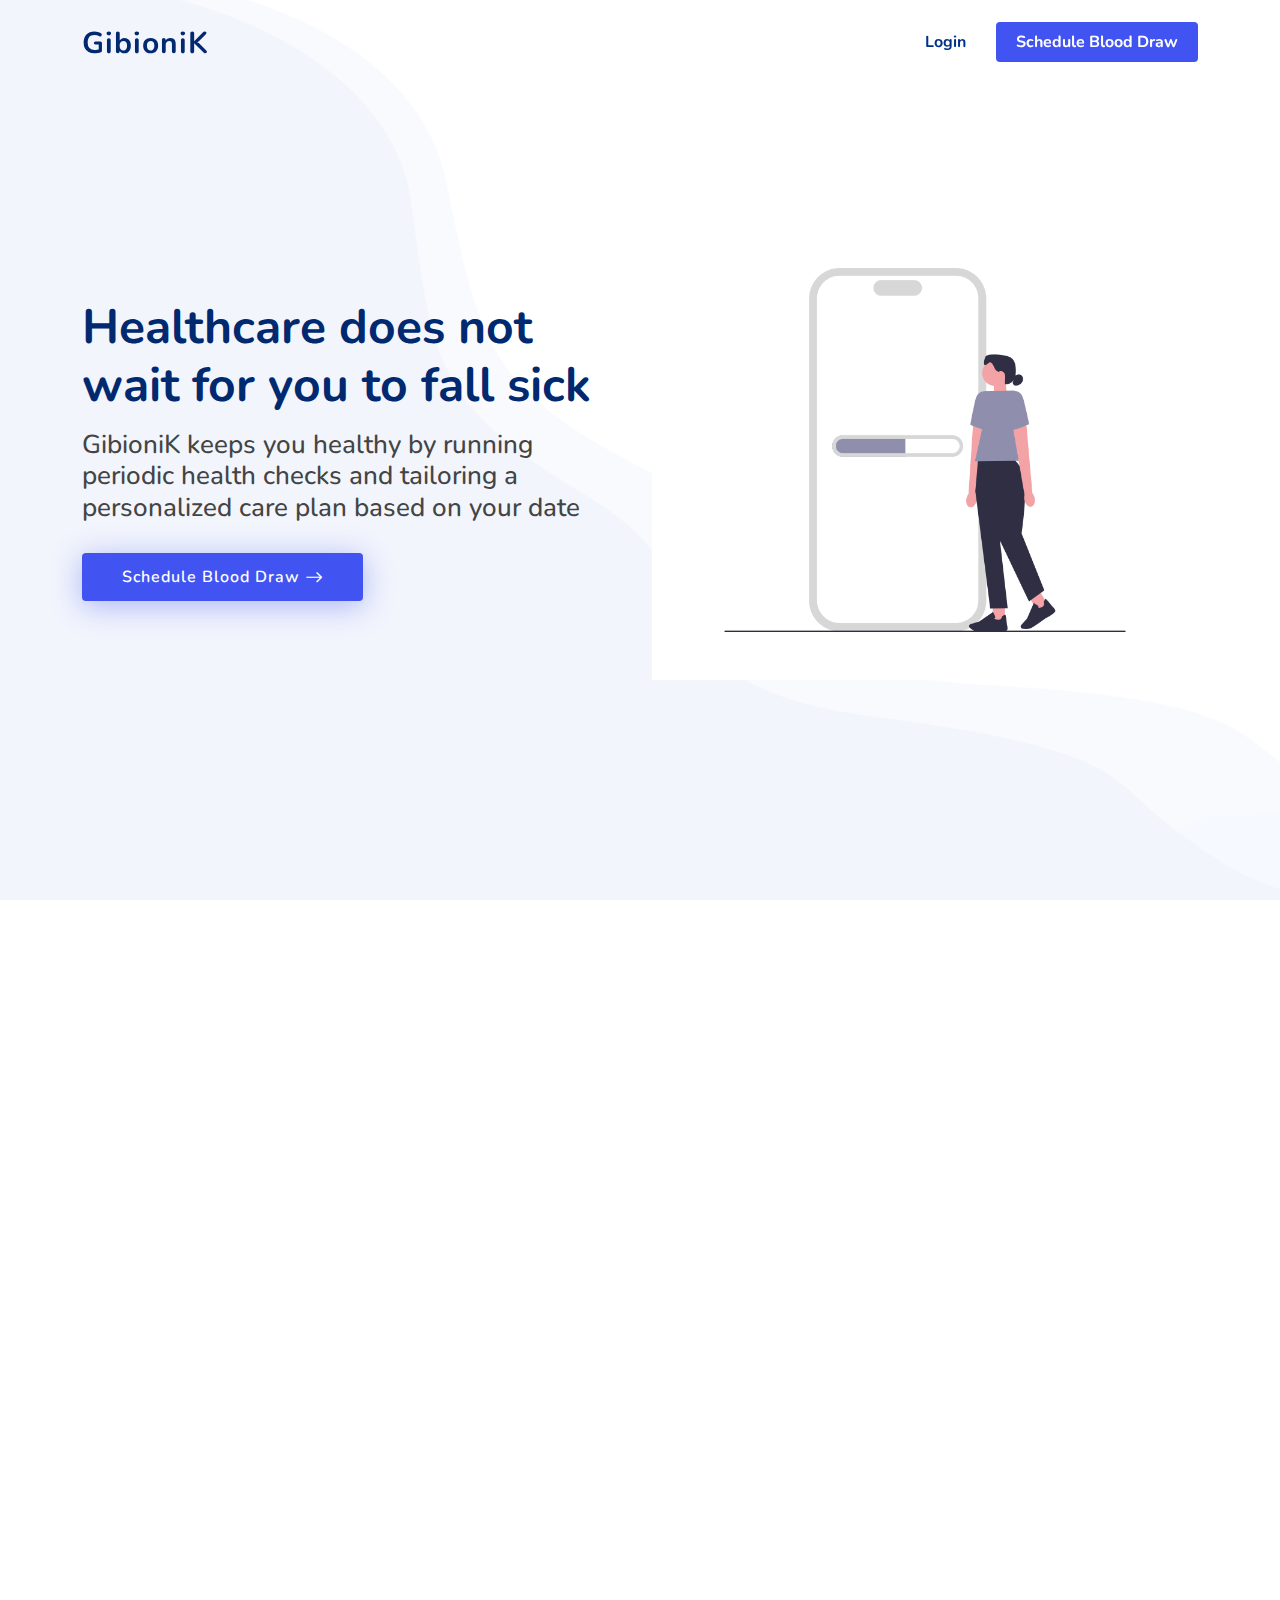
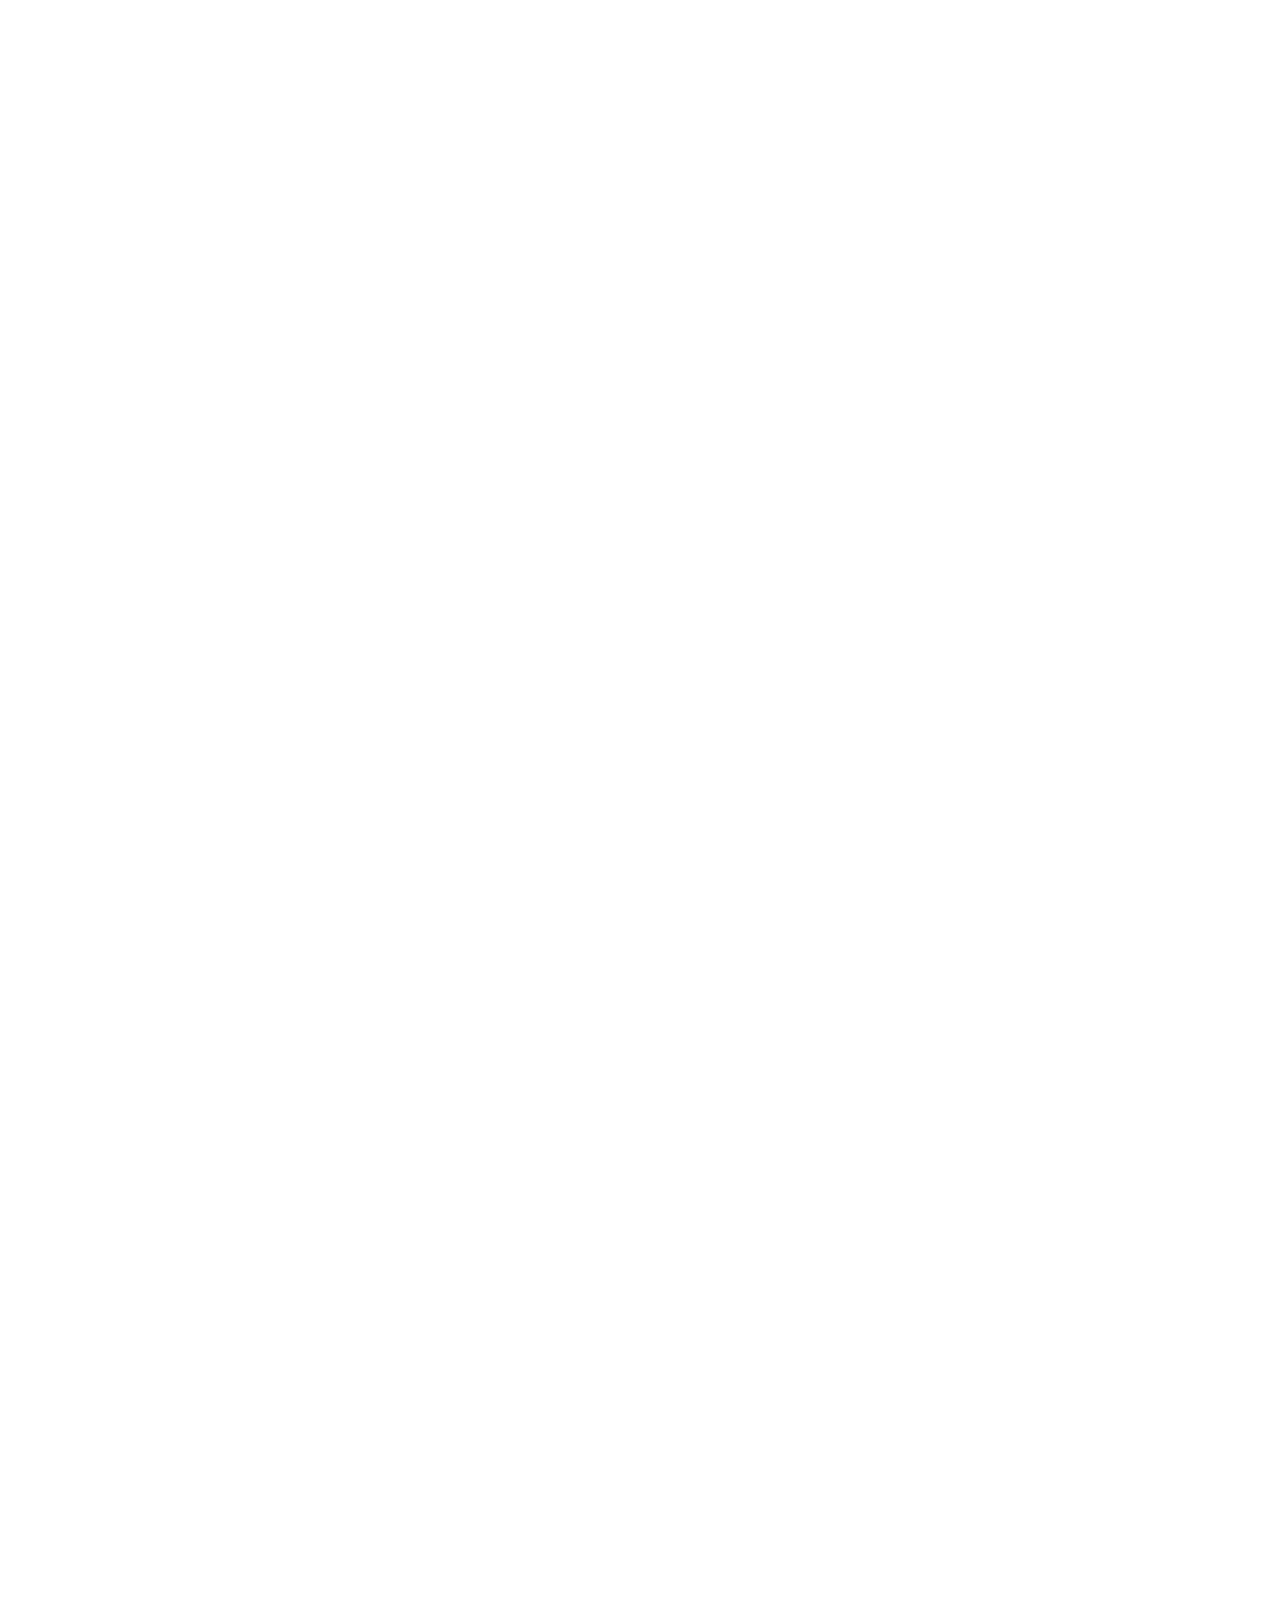
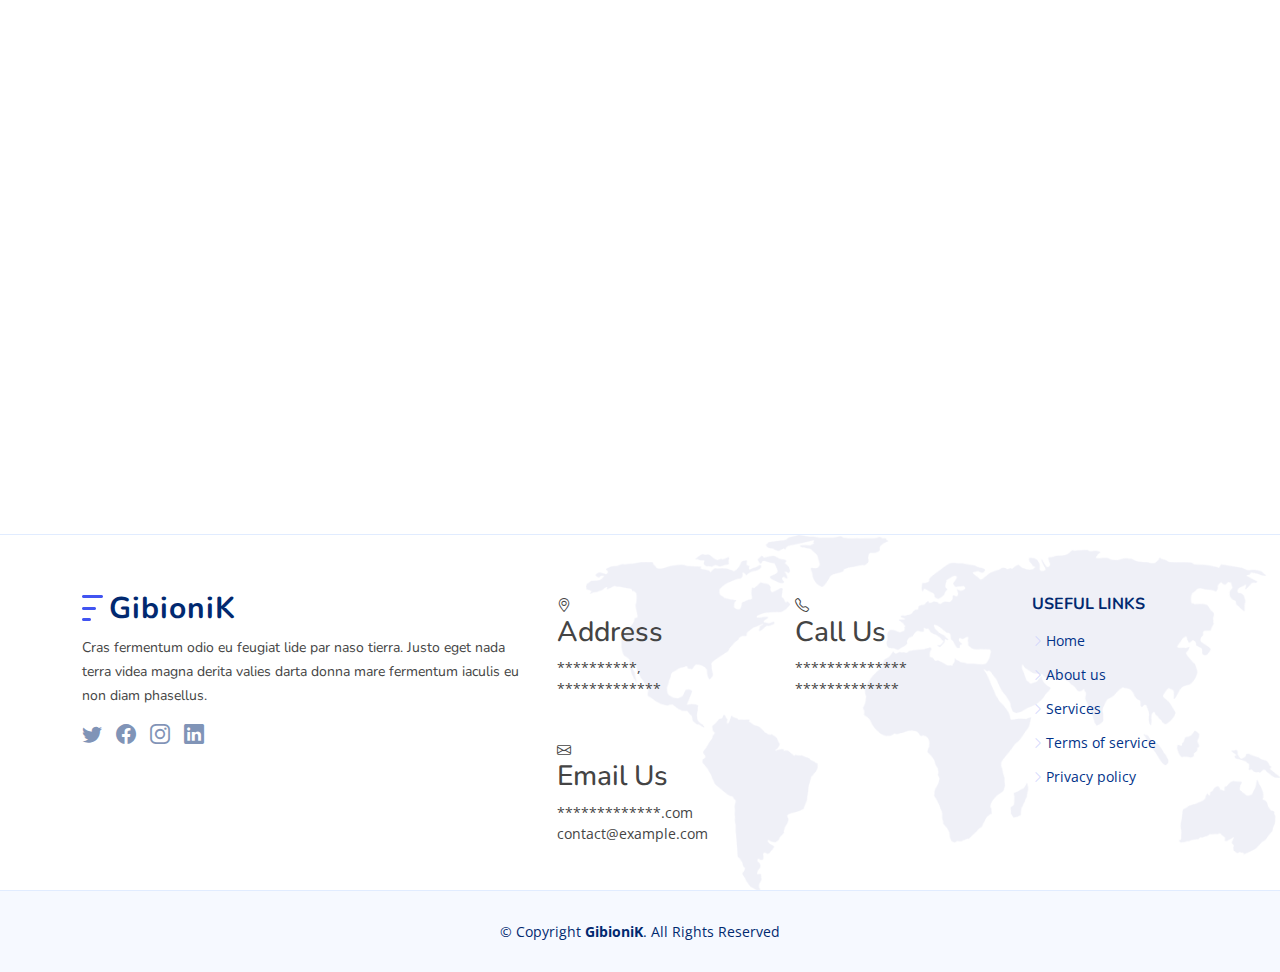
==== index.html @ fc85e78b "push" ====
<!DOCTYPE html>
<html lang="en">
  <head>
    <meta charset="utf-8" />
    <meta content="width=device-width, initial-scale=1.0" name="viewport" />

    <title>GibioniK</title>
    <meta content="" name="description" />
    <meta content="" name="keywords" />

    <!-- Favicons -->
    <link href="assets/img/apple-touch-icon.png" rel="apple-touch-icon" />

    <!-- Google Fonts -->
    <link
      href="https://fonts.googleapis.com/css?family=Open+Sans:300,300i,400,400i,600,600i,700,700i|Nunito:300,300i,400,400i,600,600i,700,700i|Poppins:300,300i,400,400i,500,500i,600,600i,700,700i"
      rel="stylesheet"
    />

    <!-- Vendor CSS Files -->
    <link href="assets/vendor/aos/aos.css" rel="stylesheet" />
    <link
      href="assets/vendor/bootstrap/css/bootstrap.min.css"
      rel="stylesheet"
    />
    <link
      href="assets/vendor/bootstrap-icons/bootstrap-icons.css"
      rel="stylesheet"
    />
    <link
      href="assets/vendor/glightbox/css/glightbox.min.css"
      rel="stylesheet"
    />
    <link href="assets/vendor/remixicon/remixicon.css" rel="stylesheet" />
    <link href="assets/vendor/swiper/swiper-bundle.min.css" rel="stylesheet" />

    <!-- Template Main CSS File -->
    <link href="assets/css/style.css" rel="stylesheet" />
  </head>

  <body>
    <!-- ======= Header ======= -->
    <header id="header" class="header fixed-top">
      <div
        class="container-fluid container-xl d-flex align-items-center justify-content-between"
      >
        <a href="index.html" class="logo d-flex align-items-center">
          <span>GibioniK</span>
        </a>

        <nav id="navbar" class="navbar">
          <ul>
            <!-- <li><a class="nav-link scrollto active" href="#hero">Home</a></li>
          <li><a class="nav-link scrollto" href="#about">About</a></li>
          <li><a class="nav-link scrollto" href="#services">Services</a></li>
          <li><a class="nav-link scrollto" href="#portfolio">Portfolio</a></li>
          <li><a class="nav-link scrollto" href="#team">Team</a></li>
          <li><a href="blog.html">Blog</a></li> -->

            <li><a class="nav-link scrollto" href="login.html">Login</a></li>
            <li>
              <a class="getstarted scrollto" href="bloodschedule.html"
                >Schedule Blood Draw</a
              >
            </li>
          </ul>
          <i class="bi bi-list mobile-nav-toggle"></i>
        </nav>
        <!-- .navbar -->
      </div>
    </header>
    <!-- End Header -->

    <!-- ======= Hero Section ======= -->
    <section id="hero" class="hero d-flex align-items-center">
      <div class="container">
        <div class="row">
          <div class="col-lg-6 d-flex flex-column justify-content-center">
            <h1 data-aos="fade-up">
              Healthcare does not wait for you to fall sick
            </h1>
            <h2 data-aos="fade-up" data-aos-delay="400">
              GibioniK keeps you healthy by running periodic health checks and
              tailoring a personalized care plan based on your date
            </h2>
            <div data-aos="fade-up" data-aos-delay="600">
              <div class="text-center text-lg-start">
                <a
                  href="bloodschedule.html"
                  class="btn-get-started scrollto d-inline-flex align-items-center justify-content-center align-self-center"
                >
                  <span>Schedule Blood Draw</span>
                  <i class="bi bi-arrow-right"></i>
                </a>
              </div>
            </div>
          </div>
          <div
            class="col-lg-6 hero-img"
            data-aos="zoom-out"
            data-aos-delay="200"
          >
            <!-- <img src="assets/img/test.svg" class="img-fluid" alt=""> -->
            <img src="assets/img/phone.png" class="img-fluid" alt="" />
          </div>
        </div>
      </div>
    </section>
    <!-- End Hero -->

    <main id="main">
      <!-- ======= Values Section ======= -->
      <section id="values" class="values">
        <div class="container" data-aos="fade-up">
          <header class="section-header">
            <h2>How we Work</h2>
            <p>Odit est perspiciatis laborum et dicta</p>
          </header>

          <div class="row">
            <div class="col-lg-4" data-aos="fade-up" data-aos-delay="200">
              <div class="box">
                <img src="assets/img/5.jpg" class="img-fluid" alt="" />
                <h3>Schedule Blood Draw</h3>
                <p>
                  Our staff will collect your simple at the confort of your
                  home/office
                </p>
              </div>
            </div>

            <div
              class="col-lg-4 mt-4 mt-lg-0"
              data-aos="fade-up"
              data-aos-delay="400"
            >
              <div class="box">
                <img src="assets/img/2.jpg" class="img-fluid" alt="" />
                <h3>Personalized Core PLan</h3>
                <p>We generate a plan to keep your healthy</p>
              </div>
            </div>

            <div
              class="col-lg-4 mt-4 mt-lg-0"
              data-aos="fade-up"
              data-aos-delay="600"
            >
              <div class="box">
                <img
                  src="https://plus.unsplash.com/premium_photo-1663040621105-7d40069c8049?q=80&w=1470&auto=format&fit=crop&ixlib=rb-4.0.3&ixid=M3wxMjA3fDB8MHxwaG90by1wYWdlfHx8fGVufDB8fHx8fA%3D%3D"
                  class="img-fluid"
                  alt=""
                />
                <h3>Weekly Doctor chech in</h3>
                <p>Our doctors become your account partner as you live life</p>
              </div>
            </div>
          </div>
        </div>
      </section>
      <!-- End Values Section -->

      <!-- ======= Counts Section ======= -->
      <section id="counts" class="counts">
        <div class="container" data-aos="fade-up">
          <div class="row gy-4">
            <div class="col-lg-4 col-md-6">
              <div class="count-box">
                <div>
                  <span
                    data-purecounter-start="0"
                    data-purecounter-end="90"
                    data-purecounter-duration="1.5"
                    class="counter-percent purecounter"
                  ></span>
                  <p>Discovered hidder health issues on their first test</p>
                </div>
              </div>
            </div>

            <div class="col-lg-4 col-md-6">
              <div class="count-box">
                <div>
                  <span
                    data-purecounter-start="0"
                    data-purecounter-end="95"
                    data-purecounter-duration="1.5"
                    class="purecounter counter-percent"
                  ></span>
                  <p>Improve health score after following recommendation</p>
                </div>
              </div>
            </div>

            <div class="col-lg-4 col-md-6">
              <div class="count-box">
                <div>
                  <span
                    data-purecounter-start="0"
                    data-purecounter-end="75"
                    data-purecounter-duration="1.5"
                    class="purecounter"
                  ></span>
                  <p>Biomarkers included in GibioniK panel</p>
                </div>
              </div>
            </div>
          </div>
        </div>
      </section>
      <!-- End Counts Section -->

      <!-- ======= Pricing Section ======= -->
      <section id="pricing" class="pricing">
        <div class="container" data-aos="fade-up">
          <header class="section-header">
            <h2>Pricing</h2>
            <p>Check our Pricing</p>
          </header>

          <div class="row gy-4 justify-content-center" data-aos="fade-left">
            <div
              class="col-lg-4 col-md-6"
              data-aos="zoom-in"
              data-aos-delay="100"
            >
              <div class="box">
                <h3 style="color: #07d5c0">Adwared Blood Testing</h3>
                <div class="price">
                  <sup>XAF</sup>150,000<span> / test</span>
                </div>

                <img
                  src="assets/img/pricing-free.png"
                  class="img-fluid"
                  alt=""
                />
                <!-- <ul>
                <li>Aida dere</li>
                <li>Nec feugiat nisl</li>
                <li>Nulla at volutpat dola</li>
                <li class="na">Pharetra massa</li>
                <li class="na">Massa ultricies mi</li>
              </ul> -->
                <p>
                  At home blood testing assessing yuor current health issues ,
                  75+ Biomarkers included
                </p>
                <a href="#" class="btn-buy">Schedule Blood Draw</a> <br />
                <!-- <a href="#" class="btn-buy">Schedule Blood Draw</a> -->
                <button class="btn mt-3">Learn more</button>
              </div>
            </div>

            <div
              class="col-lg-4 col-md-6"
              data-aos="zoom-in"
              data-aos-delay="200"
            >
              <div class="box">
                <span class="featured">Featured</span>
                <h3 style="color: #65c600">Longevity program</h3>
                <div class="price">
                  <sup>XAF</sup>50,000<span> / test</span>
                </div>

                <img
                  src="assets/img/pricing-starter.png"
                  class="img-fluid"
                  alt=""
                />
                <!-- <ul>
                <li>Aida dere</li>
                <li>Nec feugiat nisl</li>
                <li>Nulla at volutpat dola</li>
                <li>Pharetra massa</li>
                <li class="na">Massa ultricies mi</li>
              </ul> -->
                <p>
                  A dedicated program to keep you healthy. Unlimited advanced
                  blood testing and prescription
                </p>
                <a href="#" class="btn-buy">Join wait list</a> <br />

                <button class="btn mt-3">Learn more</button>
              </div>
            </div>
          </div>
        </div>
      </section>
      <!-- End Pricing Section -->

      <!-- ======= F.A.Q Section ======= -->
      <section id="faq" class="faq">
        <div class="container" data-aos="fade-up">
          <header class="section-header">
            <h2>F.A.Q</h2>
            <p>Frequently Asked Questions</p>
          </header>

          <div class="row">
            <div class="col-lg-6">
              <!-- F.A.Q List 1-->
              <div class="accordion accordion-flush" id="faqlist1">
                <div class="accordion-item">
                  <h2 class="accordion-header">
                    <button
                      class="accordion-button collapsed"
                      type="button"
                      data-bs-toggle="collapse"
                      data-bs-target="#faq-content-1"
                    >
                      Do you accept Insurrance?
                    </button>
                  </h2>
                  <div
                    id="faq-content-1"
                    class="accordion-collapse collapse"
                    data-bs-parent="#faqlist1"
                  >
                    <div class="accordion-body">
                      Lorem ipsum dolor sit amet consectetur adipisicing elit.
                      Autem aliquam tempora assumenda minus! Fugit quaerat, ab
                      dicta iste illum placeat.
                    </div>
                  </div>
                </div>

                <div class="accordion-item">
                  <h2 class="accordion-header">
                    <button
                      class="accordion-button collapsed"
                      type="button"
                      data-bs-toggle="collapse"
                      data-bs-target="#faq-content-2"
                    >
                      Can I expense this to any company?
                    </button>
                  </h2>
                  <div
                    id="faq-content-2"
                    class="accordion-collapse collapse"
                    data-bs-parent="#faqlist1"
                  >
                    <div class="accordion-body">
                      Lorem ipsum dolor sit amet consectetur adipisicing elit.
                      Eveniet expedita ipsa voluptate enim unde dolores ratione
                      assumenda, inventore consequuntur placeat?
                    </div>
                  </div>
                </div>

                <div class="accordion-item">
                  <h2 class="accordion-header">
                    <button
                      class="accordion-button collapsed"
                      type="button"
                      data-bs-toggle="collapse"
                      data-bs-target="#faq-content-3"
                    >
                      Will this replace my primary core provider?
                    </button>
                  </h2>
                  <div
                    id="faq-content-3"
                    class="accordion-collapse collapse"
                    data-bs-parent="#faqlist1"
                  >
                    <div class="accordion-body">
                      Lorem ipsum dolor sit amet consectetur adipisicing elit.
                      Iure, deserunt qui aperiam omnis minus blanditiis
                      reprehenderit quibusdam dolorem esse reiciendis.
                    </div>
                  </div>
                </div>
              </div>
            </div>

            <div class="col-lg-6">
              <!-- F.A.Q List 2-->
              <div class="accordion accordion-flush" id="faqlist2">
                <div class="accordion-item">
                  <h2 class="accordion-header">
                    <button
                      class="accordion-button collapsed"
                      type="button"
                      data-bs-toggle="collapse"
                      data-bs-target="#faq2-content-1"
                    >
                      What cities does GibioniK operate?
                    </button>
                  </h2>
                  <div
                    id="faq2-content-1"
                    class="accordion-collapse collapse"
                    data-bs-parent="#faqlist2"
                  >
                    <div class="accordion-body">
                      Lorem, ipsum dolor sit amet consectetur adipisicing elit.
                      Dicta repudiandae quos at ut temporibus aliquid earum
                      repellat velit odio eos.
                    </div>
                  </div>
                </div>

                <div class="accordion-item">
                  <h2 class="accordion-header">
                    <button
                      class="accordion-button collapsed"
                      type="button"
                      data-bs-toggle="collapse"
                      data-bs-target="#faq2-content-2"
                    >
                      How can i gift this to my family or friends?
                    </button>
                  </h2>
                  <div
                    id="faq2-content-2"
                    class="accordion-collapse collapse"
                    data-bs-parent="#faqlist2"
                  >
                    <div class="accordion-body">
                      Lorem ipsum dolor sit amet consectetur adipisicing elit.
                      Mollitia quia voluptatem dolorem recusandae porro saepe
                      optio reiciendis ut, cumque fugit!
                    </div>
                  </div>
                </div>

                <div class="accordion-item">
                  <h2 class="accordion-header">
                    <button
                      class="accordion-button collapsed"
                      type="button"
                      data-bs-toggle="collapse"
                      data-bs-target="#faq2-content-3"
                    >
                      What if I have pre-exixting conditions?
                    </button>
                  </h2>
                  <div
                    id="faq2-content-3"
                    class="accordion-collapse collapse"
                    data-bs-parent="#faqlist2"
                  >
                    <div class="accordion-body">
                      Lorem ipsum dolor sit amet consectetur adipisicing elit.
                      Porro eius officiis eum in quas, consequuntur placeat
                      vitae modi eos assumenda.
                    </div>
                  </div>
                </div>
              </div>
            </div>
          </div>
        </div>
      </section>
      <!-- End F.A.Q Section -->

      <!-- ======= Testimonials Section ======= -->
      <section id="testimonials" class="testimonials">
        <div class="container" data-aos="fade-up">
          <header class="section-header">
            <h2>Testimonials</h2>
            <p>What they are saying about us</p>
          </header>

          <div
            class="testimonials-slider swiper"
            data-aos="fade-up"
            data-aos-delay="200"
          >
            <div class="swiper-wrapper">
              <div class="swiper-slide">
                <div class="testimonial-item">
                  <div class="stars">
                    <i class="bi bi-star-fill"></i
                    ><i class="bi bi-star-fill"></i
                    ><i class="bi bi-star-fill"></i
                    ><i class="bi bi-star-fill"></i
                    ><i class="bi bi-star-fill"></i>
                  </div>
                  <p>
                    Proin iaculis purus consequat sem cure digni ssim donec
                    porttitora entum suscipit rhoncus. Accusantium quam,
                    ultricies eget id, aliquam eget nibh et. Maecen aliquam,
                    risus at semper.
                  </p>
                  <div class="profile mt-auto">
                    <img
                      src="assets/img/testimonials/testimonials-1.jpg"
                      class="testimonial-img"
                      alt=""
                    />
                    <h3>Saul Goodman</h3>
                    <h4>Ceo &amp; Founder</h4>
                  </div>
                </div>
              </div>
              <!-- End testimonial item -->

              <div class="swiper-slide">
                <div class="testimonial-item">
                  <div class="stars">
                    <i class="bi bi-star-fill"></i
                    ><i class="bi bi-star-fill"></i
                    ><i class="bi bi-star-fill"></i
                    ><i class="bi bi-star-fill"></i
                    ><i class="bi bi-star-fill"></i>
                  </div>
                  <p>
                    Export tempor illum tamen malis malis eram quae irure esse
                    labore quem cillum quid cillum eram malis quorum velit fore
                    eram velit sunt aliqua noster fugiat irure amet legam anim
                    culpa.
                  </p>
                  <div class="profile mt-auto">
                    <img
                      src="assets/img/testimonials/testimonials-2.jpg"
                      class="testimonial-img"
                      alt=""
                    />
                    <h3>Sara Wilsson</h3>
                    <h4>Designer</h4>
                  </div>
                </div>
              </div>
              <!-- End testimonial item -->

              <div class="swiper-slide">
                <div class="testimonial-item">
                  <div class="stars">
                    <i class="bi bi-star-fill"></i
                    ><i class="bi bi-star-fill"></i
                    ><i class="bi bi-star-fill"></i
                    ><i class="bi bi-star-fill"></i
                    ><i class="bi bi-star-fill"></i>
                  </div>
                  <p>
                    Enim nisi quem export duis labore cillum quae magna enim
                    sint quorum nulla quem veniam duis minim tempor labore quem
                    eram duis noster aute amet eram fore quis sint minim.
                  </p>
                  <div class="profile mt-auto">
                    <img
                      src="assets/img/testimonials/testimonials-3.jpg"
                      class="testimonial-img"
                      alt=""
                    />
                    <h3>Jena Karlis</h3>
                    <h4>Store Owner</h4>
                  </div>
                </div>
              </div>
              <!-- End testimonial item -->

              <div class="swiper-slide">
                <div class="testimonial-item">
                  <div class="stars">
                    <i class="bi bi-star-fill"></i
                    ><i class="bi bi-star-fill"></i
                    ><i class="bi bi-star-fill"></i
                    ><i class="bi bi-star-fill"></i
                    ><i class="bi bi-star-fill"></i>
                  </div>
                  <p>
                    Fugiat enim eram quae cillum dolore dolor amet nulla culpa
                    multos export minim fugiat minim velit minim dolor enim duis
                    veniam ipsum anim magna sunt elit fore quem dolore labore
                    illum veniam.
                  </p>
                  <div class="profile mt-auto">
                    <img
                      src="assets/img/testimonials/testimonials-4.jpg"
                      class="testimonial-img"
                      alt=""
                    />
                    <h3>Matt Brandon</h3>
                    <h4>Freelancer</h4>
                  </div>
                </div>
              </div>
              <!-- End testimonial item -->

              <div class="swiper-slide">
                <div class="testimonial-item">
                  <div class="stars">
                    <i class="bi bi-star-fill"></i
                    ><i class="bi bi-star-fill"></i
                    ><i class="bi bi-star-fill"></i
                    ><i class="bi bi-star-fill"></i
                    ><i class="bi bi-star-fill"></i>
                  </div>
                  <p>
                    Quis quorum aliqua sint quem legam fore sunt eram irure
                    aliqua veniam tempor noster veniam enim culpa labore duis
                    sunt culpa nulla illum cillum fugiat legam esse veniam culpa
                    fore nisi cillum quid.
                  </p>
                  <div class="profile mt-auto">
                    <img
                      src="assets/img/testimonials/testimonials-5.jpg"
                      class="testimonial-img"
                      alt=""
                    />
                    <h3>John Larson</h3>
                    <h4>Entrepreneur</h4>
                  </div>
                </div>
              </div>
              <!-- End testimonial item -->
            </div>
            <div class="swiper-pagination"></div>
          </div>
        </div>
      </section>
      <!-- End Testimonials Section -->
    </main>
    <!-- End #main -->

    <!-- ======= Footer ======= -->
    <footer id="footer" class="footer">
      <div class="footer-top">
        <div class="container">
          <div class="row gy-4">
            <div class="col-lg-5 col-md-12 footer-info">
              <a href="index.html" class="logo d-flex align-items-center">
                <img src="assets/img/logo.png" alt="" />
                <span>GibioniK</span>
              </a>
              <p>
                Cras fermentum odio eu feugiat lide par naso tierra. Justo eget
                nada terra videa magna derita valies darta donna mare fermentum
                iaculis eu non diam phasellus.
              </p>
              <div class="social-links mt-3">
                <a href="#" class="twitter"><i class="bi bi-twitter"></i></a>
                <a href="#" class="facebook"><i class="bi bi-facebook"></i></a>
                <a href="#" class="instagram"
                  ><i class="bi bi-instagram"></i
                ></a>
                <a href="#" class="linkedin"><i class="bi bi-linkedin"></i></a>
              </div>
            </div>
            
            <div class="col-lg-5">
              <div class="row gy-4">
                <div class="col-md-6">
                  <div class="info-box">
                    <i class="bi bi-geo-alt"></i>
                    <h3>Address</h3>
                    <p>**********,<br />*************</p>
                  </div>
                </div>
                <div class="col-md-6">
                  <div class="info-box">
                    <i class="bi bi-telephone"></i>
                    <h3>Call Us</h3>
                    <p>**************<br />*************</p>
                  </div>
                </div>
                <div class="col-md-6">
                  <div class="info-box">
                    <i class="bi bi-envelope"></i>
                    <h3>Email Us</h3>
                    <p>*************.com<br />contact@example.com</p>
                  </div>
                </div>
              </div>
            </div>

            <div class="col-lg-2 col-6 footer-links">
              <h4>Useful Links</h4>
              <ul>
                <li>
                  <i class="bi bi-chevron-right"></i> <a href="#">Home</a>
                </li>
                <li>
                  <i class="bi bi-chevron-right"></i> <a href="#">About us</a>
                </li>
                <li>
                  <i class="bi bi-chevron-right"></i> <a href="#">Services</a>
                </li>
                <li>
                  <i class="bi bi-chevron-right"></i>
                  <a href="#">Terms of service</a>
                </li>
                <li>
                  <i class="bi bi-chevron-right"></i>
                  <a href="#">Privacy policy</a>
                </li>
              </ul>
            </div>
          </div>
        </div>
      </div>

      <div class="container">
        <div class="copyright">
          &copy; Copyright <strong><span>GibioniK</span></strong
          >. All Rights Reserved
        </div>
      </div>
    </footer>
    <!-- End Footer -->

    <a
      href="#"
      class="back-to-top d-flex align-items-center justify-content-center"
      ><i class="bi bi-arrow-up-short"></i
    ></a>

    <!-- Vendor JS Files -->
    <script src="assets/vendor/purecounter/purecounter_vanilla.js"></script>
    <script src="assets/vendor/aos/aos.js"></script>
    <script src="assets/vendor/bootstrap/js/bootstrap.bundle.min.js"></script>
    <script src="assets/vendor/glightbox/js/glightbox.min.js"></script>
    <script src="assets/vendor/isotope-layout/isotope.pkgd.min.js"></script>
    <script src="assets/vendor/swiper/swiper-bundle.min.js"></script>
    <script src="assets/vendor/php-email-form/validate.js"></script>

    <!-- Template Main JS File -->
    <script src="assets/js/main.js"></script>
  </body>
</html>
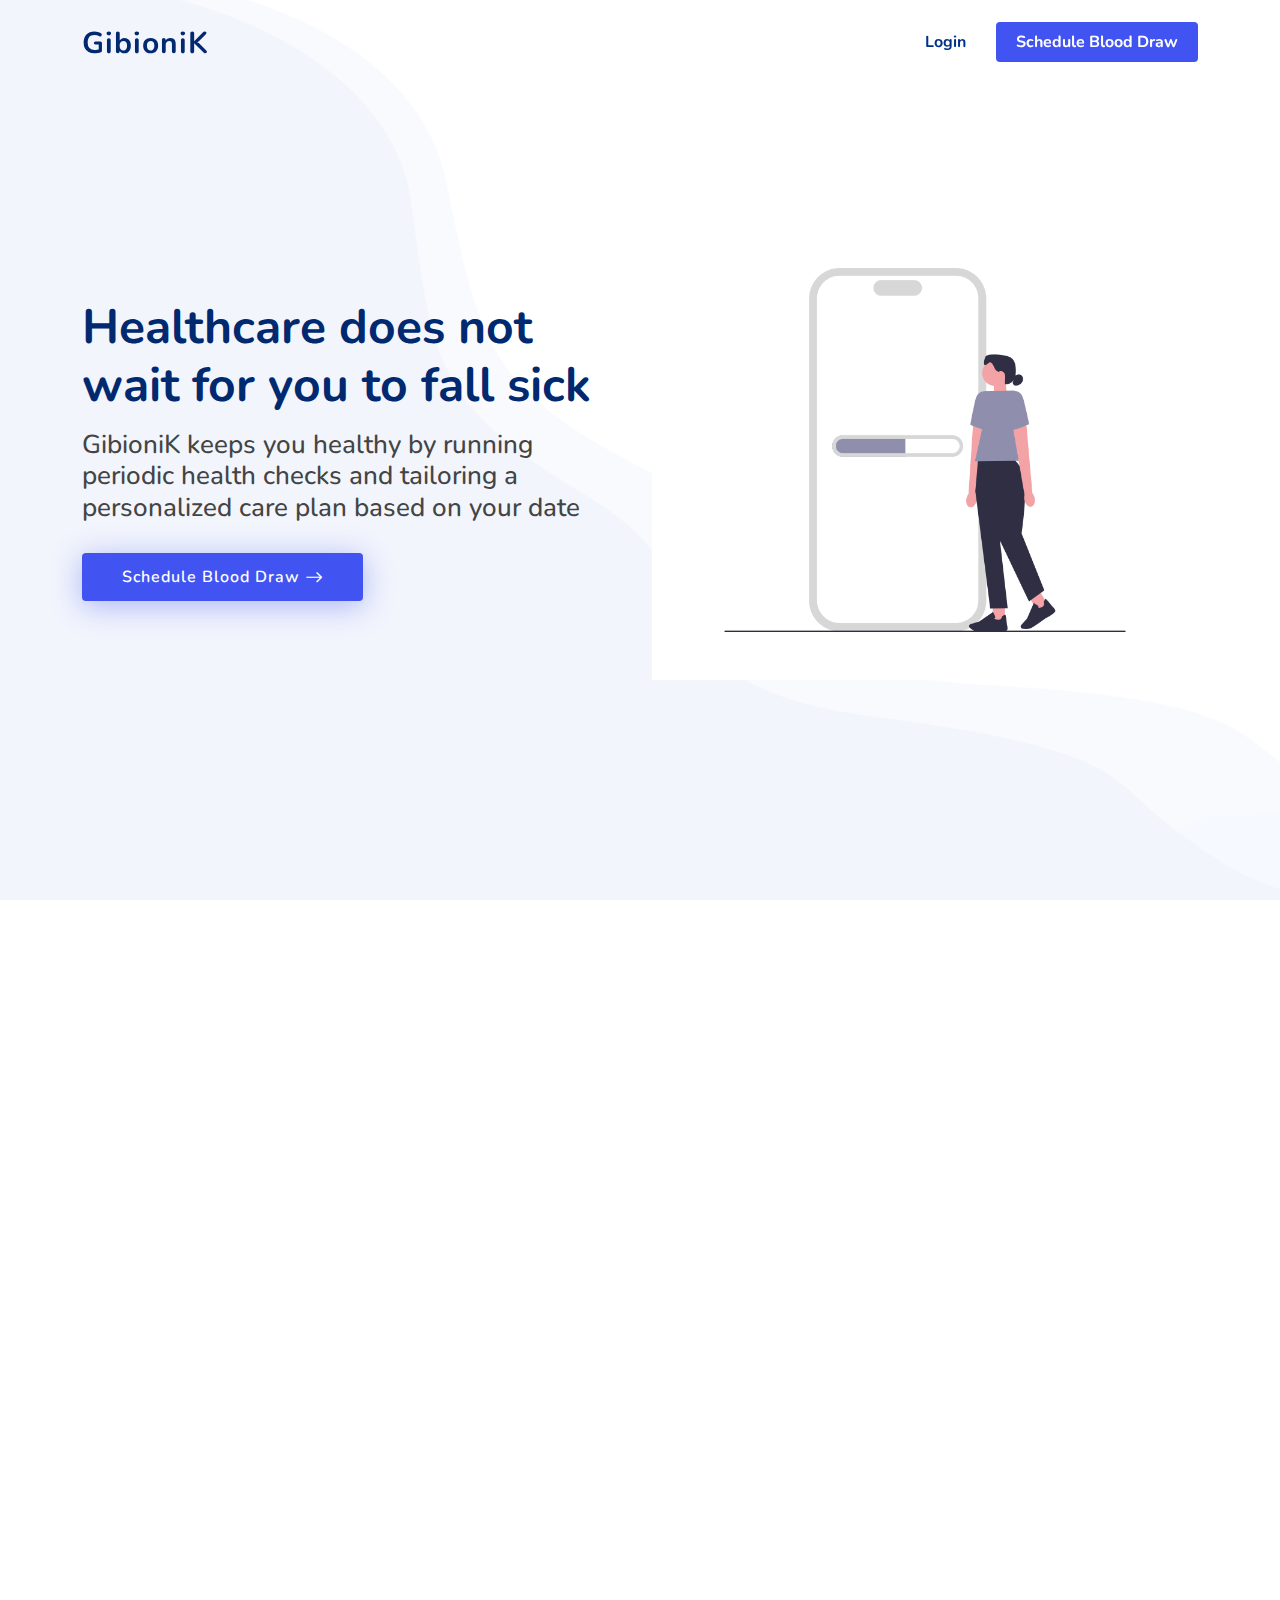
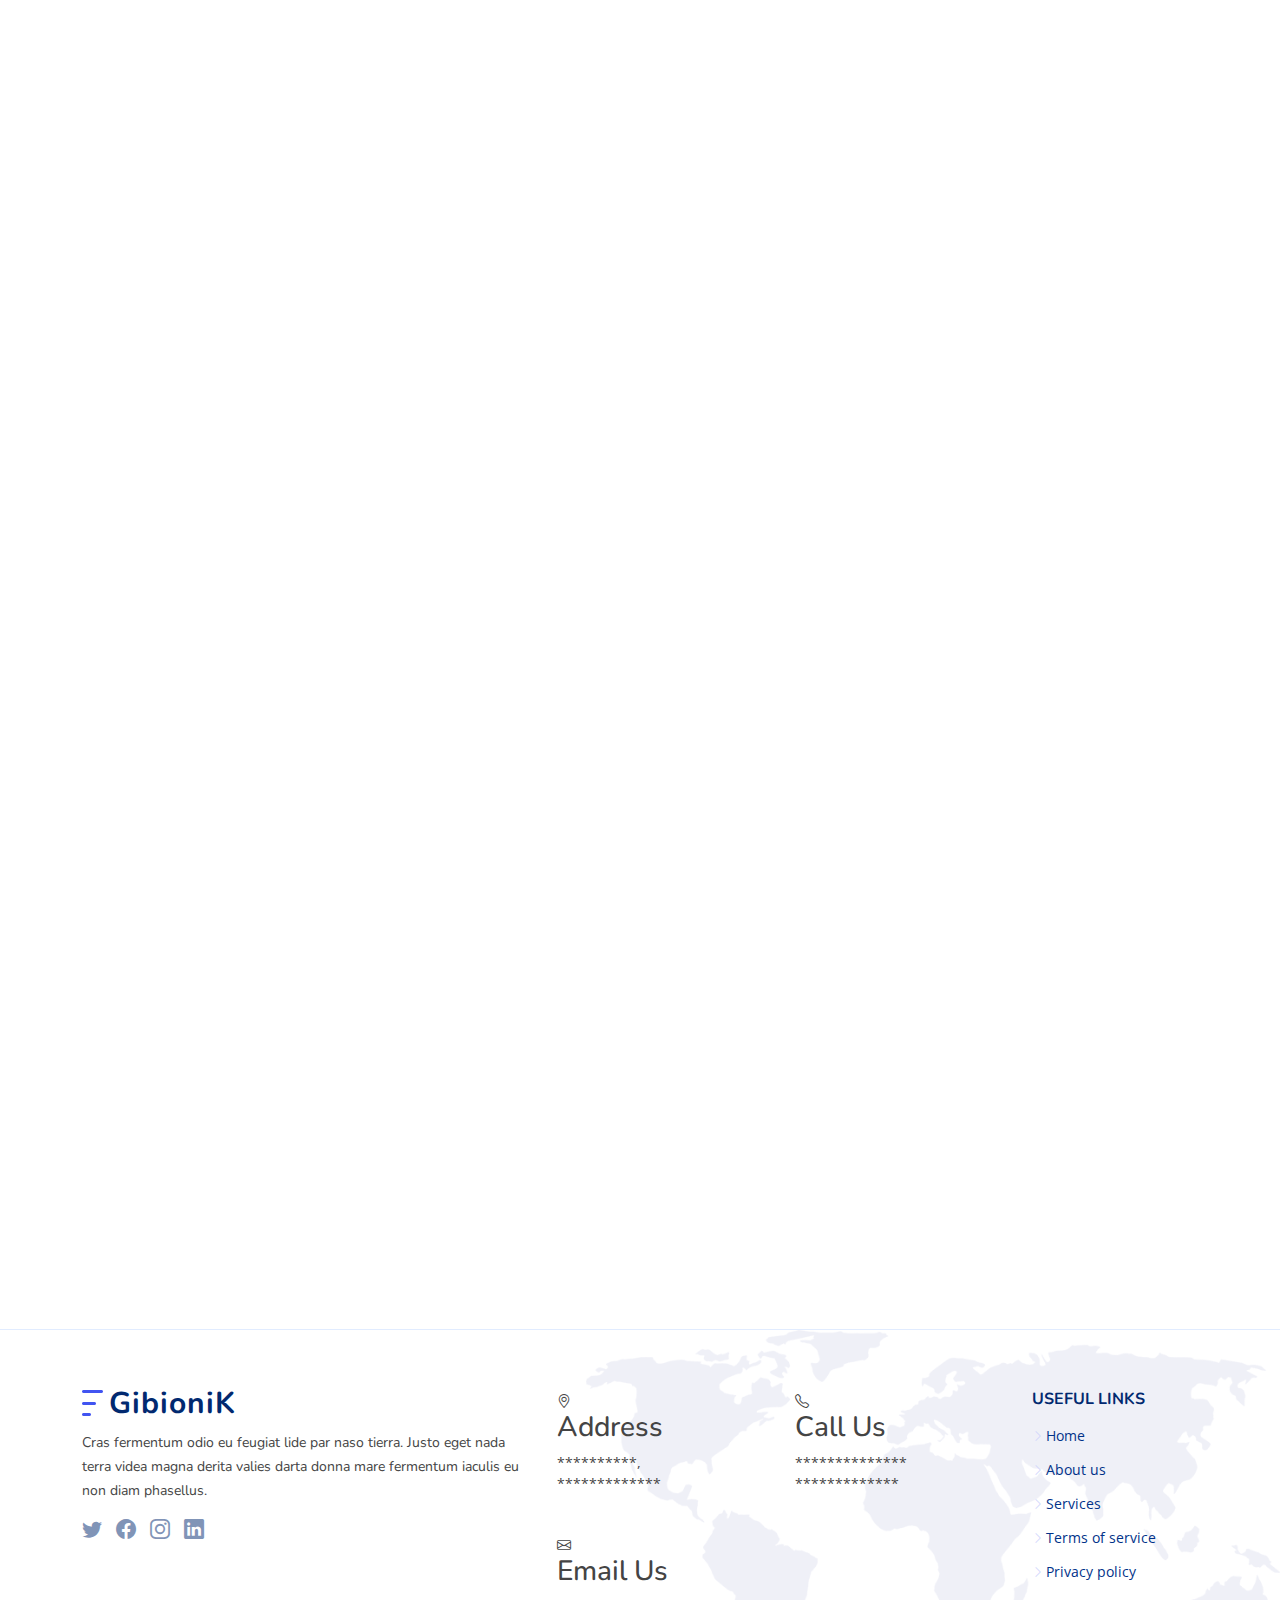
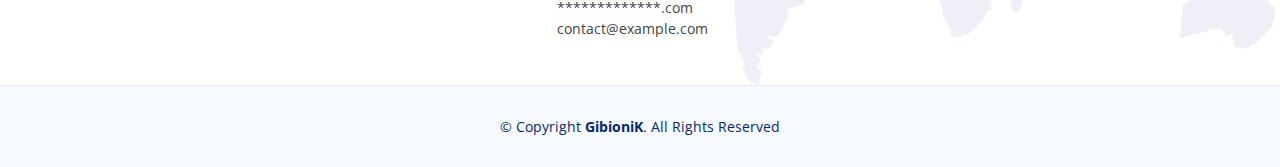
==== commit f4af5155: "testimonial section remove" ====
--- a/index.html
+++ b/index.html
@@ -113,8 +113,7 @@
       <section id="values" class="values">
         <div class="container" data-aos="fade-up">
           <header class="section-header">
-            <h2>How we Work</h2>
-            <p>Odit est perspiciatis laborum et dicta</p>
+            <h2>How it Work</h2>
           </header>
 
           <div class="row">
@@ -458,164 +457,6 @@
       </section>
       <!-- End F.A.Q Section -->
 
-      <!-- ======= Testimonials Section ======= -->
-      <section id="testimonials" class="testimonials">
-        <div class="container" data-aos="fade-up">
-          <header class="section-header">
-            <h2>Testimonials</h2>
-            <p>What they are saying about us</p>
-          </header>
-
-          <div
-            class="testimonials-slider swiper"
-            data-aos="fade-up"
-            data-aos-delay="200"
-          >
-            <div class="swiper-wrapper">
-              <div class="swiper-slide">
-                <div class="testimonial-item">
-                  <div class="stars">
-                    <i class="bi bi-star-fill"></i
-                    ><i class="bi bi-star-fill"></i
-                    ><i class="bi bi-star-fill"></i
-                    ><i class="bi bi-star-fill"></i
-                    ><i class="bi bi-star-fill"></i>
-                  </div>
-                  <p>
-                    Proin iaculis purus consequat sem cure digni ssim donec
-                    porttitora entum suscipit rhoncus. Accusantium quam,
-                    ultricies eget id, aliquam eget nibh et. Maecen aliquam,
-                    risus at semper.
-                  </p>
-                  <div class="profile mt-auto">
-                    <img
-                      src="assets/img/testimonials/testimonials-1.jpg"
-                      class="testimonial-img"
-                      alt=""
-                    />
-                    <h3>Saul Goodman</h3>
-                    <h4>Ceo &amp; Founder</h4>
-                  </div>
-                </div>
-              </div>
-              <!-- End testimonial item -->
-
-              <div class="swiper-slide">
-                <div class="testimonial-item">
-                  <div class="stars">
-                    <i class="bi bi-star-fill"></i
-                    ><i class="bi bi-star-fill"></i
-                    ><i class="bi bi-star-fill"></i
-                    ><i class="bi bi-star-fill"></i
-                    ><i class="bi bi-star-fill"></i>
-                  </div>
-                  <p>
-                    Export tempor illum tamen malis malis eram quae irure esse
-                    labore quem cillum quid cillum eram malis quorum velit fore
-                    eram velit sunt aliqua noster fugiat irure amet legam anim
-                    culpa.
-                  </p>
-                  <div class="profile mt-auto">
-                    <img
-                      src="assets/img/testimonials/testimonials-2.jpg"
-                      class="testimonial-img"
-                      alt=""
-                    />
-                    <h3>Sara Wilsson</h3>
-                    <h4>Designer</h4>
-                  </div>
-                </div>
-              </div>
-              <!-- End testimonial item -->
-
-              <div class="swiper-slide">
-                <div class="testimonial-item">
-                  <div class="stars">
-                    <i class="bi bi-star-fill"></i
-                    ><i class="bi bi-star-fill"></i
-                    ><i class="bi bi-star-fill"></i
-                    ><i class="bi bi-star-fill"></i
-                    ><i class="bi bi-star-fill"></i>
-                  </div>
-                  <p>
-                    Enim nisi quem export duis labore cillum quae magna enim
-                    sint quorum nulla quem veniam duis minim tempor labore quem
-                    eram duis noster aute amet eram fore quis sint minim.
-                  </p>
-                  <div class="profile mt-auto">
-                    <img
-                      src="assets/img/testimonials/testimonials-3.jpg"
-                      class="testimonial-img"
-                      alt=""
-                    />
-                    <h3>Jena Karlis</h3>
-                    <h4>Store Owner</h4>
-                  </div>
-                </div>
-              </div>
-              <!-- End testimonial item -->
-
-              <div class="swiper-slide">
-                <div class="testimonial-item">
-                  <div class="stars">
-                    <i class="bi bi-star-fill"></i
-                    ><i class="bi bi-star-fill"></i
-                    ><i class="bi bi-star-fill"></i
-                    ><i class="bi bi-star-fill"></i
-                    ><i class="bi bi-star-fill"></i>
-                  </div>
-                  <p>
-                    Fugiat enim eram quae cillum dolore dolor amet nulla culpa
-                    multos export minim fugiat minim velit minim dolor enim duis
-                    veniam ipsum anim magna sunt elit fore quem dolore labore
-                    illum veniam.
-                  </p>
-                  <div class="profile mt-auto">
-                    <img
-                      src="assets/img/testimonials/testimonials-4.jpg"
-                      class="testimonial-img"
-                      alt=""
-                    />
-                    <h3>Matt Brandon</h3>
-                    <h4>Freelancer</h4>
-                  </div>
-                </div>
-              </div>
-              <!-- End testimonial item -->
-
-              <div class="swiper-slide">
-                <div class="testimonial-item">
-                  <div class="stars">
-                    <i class="bi bi-star-fill"></i
-                    ><i class="bi bi-star-fill"></i
-                    ><i class="bi bi-star-fill"></i
-                    ><i class="bi bi-star-fill"></i
-                    ><i class="bi bi-star-fill"></i>
-                  </div>
-                  <p>
-                    Quis quorum aliqua sint quem legam fore sunt eram irure
-                    aliqua veniam tempor noster veniam enim culpa labore duis
-                    sunt culpa nulla illum cillum fugiat legam esse veniam culpa
-                    fore nisi cillum quid.
-                  </p>
-                  <div class="profile mt-auto">
-                    <img
-                      src="assets/img/testimonials/testimonials-5.jpg"
-                      class="testimonial-img"
-                      alt=""
-                    />
-                    <h3>John Larson</h3>
-                    <h4>Entrepreneur</h4>
-                  </div>
-                </div>
-              </div>
-              <!-- End testimonial item -->
-            </div>
-            <div class="swiper-pagination"></div>
-          </div>
-        </div>
-      </section>
-      <!-- End Testimonials Section -->
     </main>
     <!-- End #main -->
 
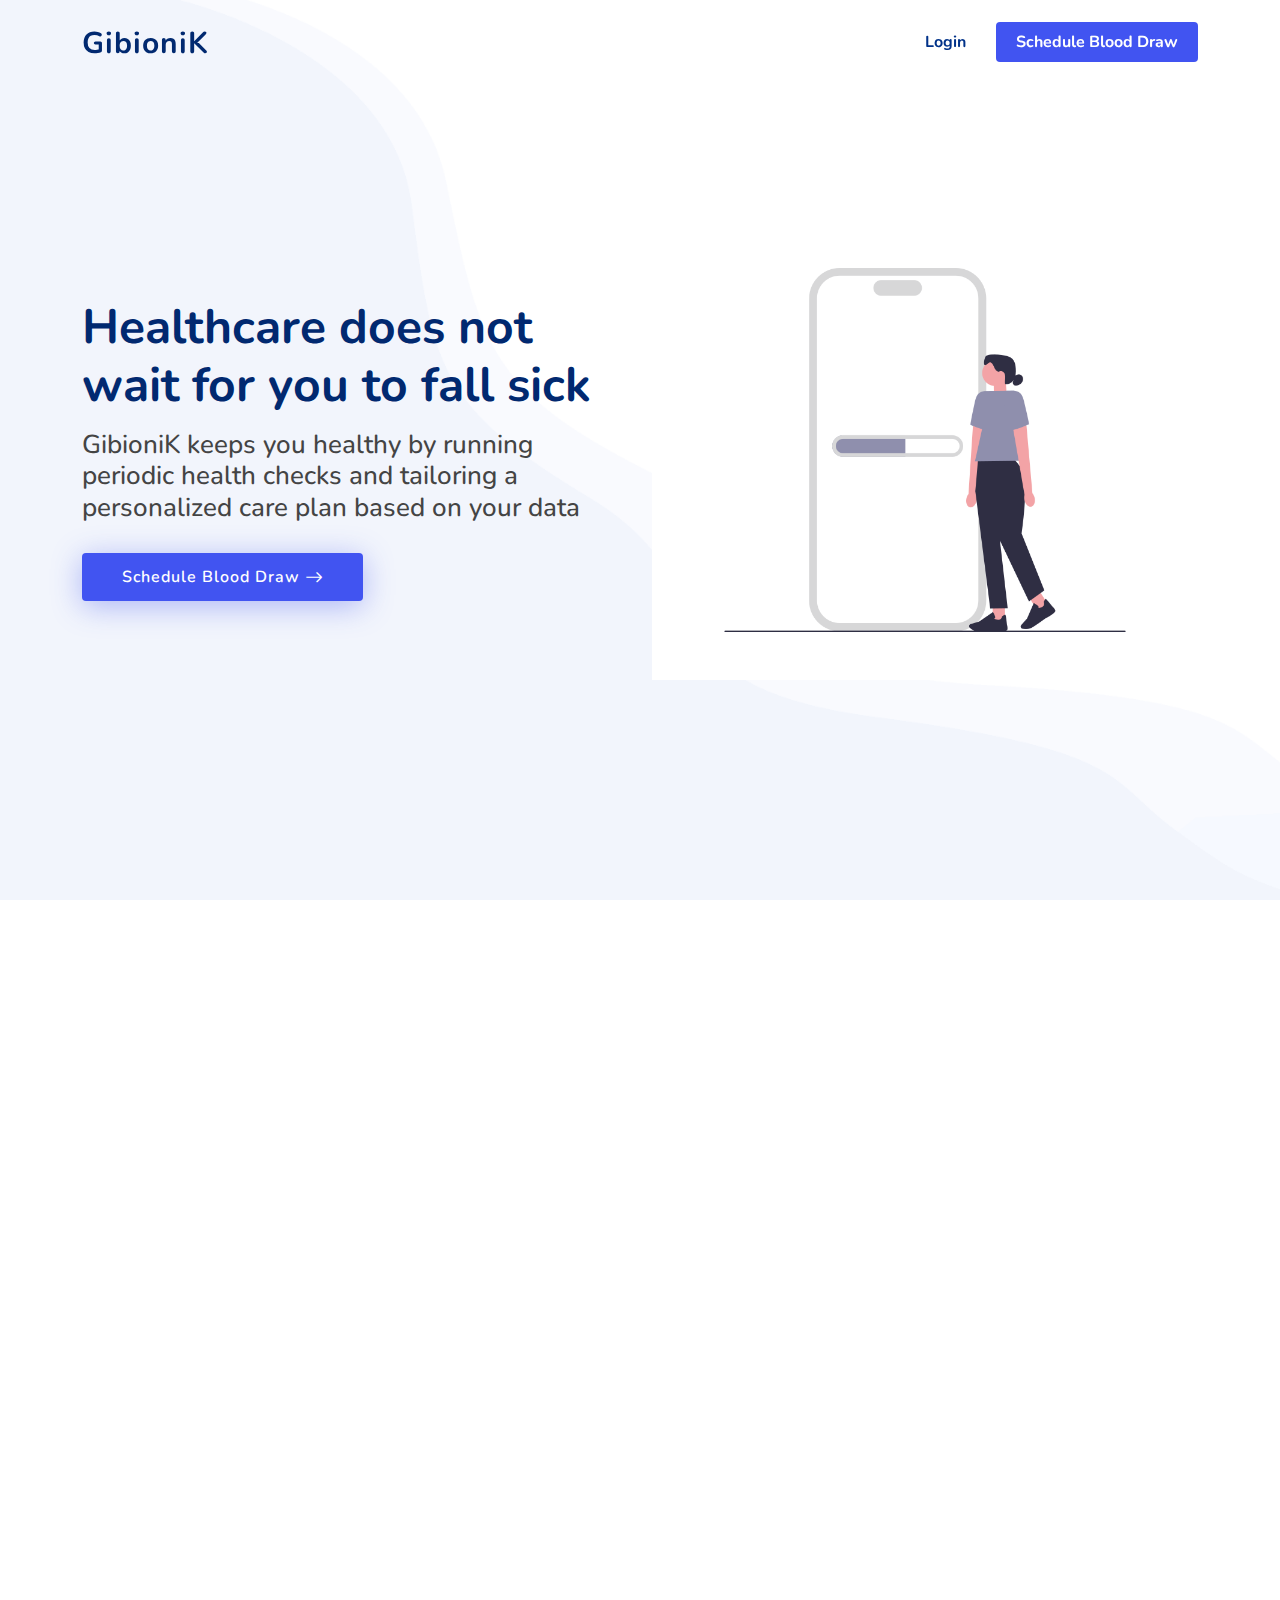
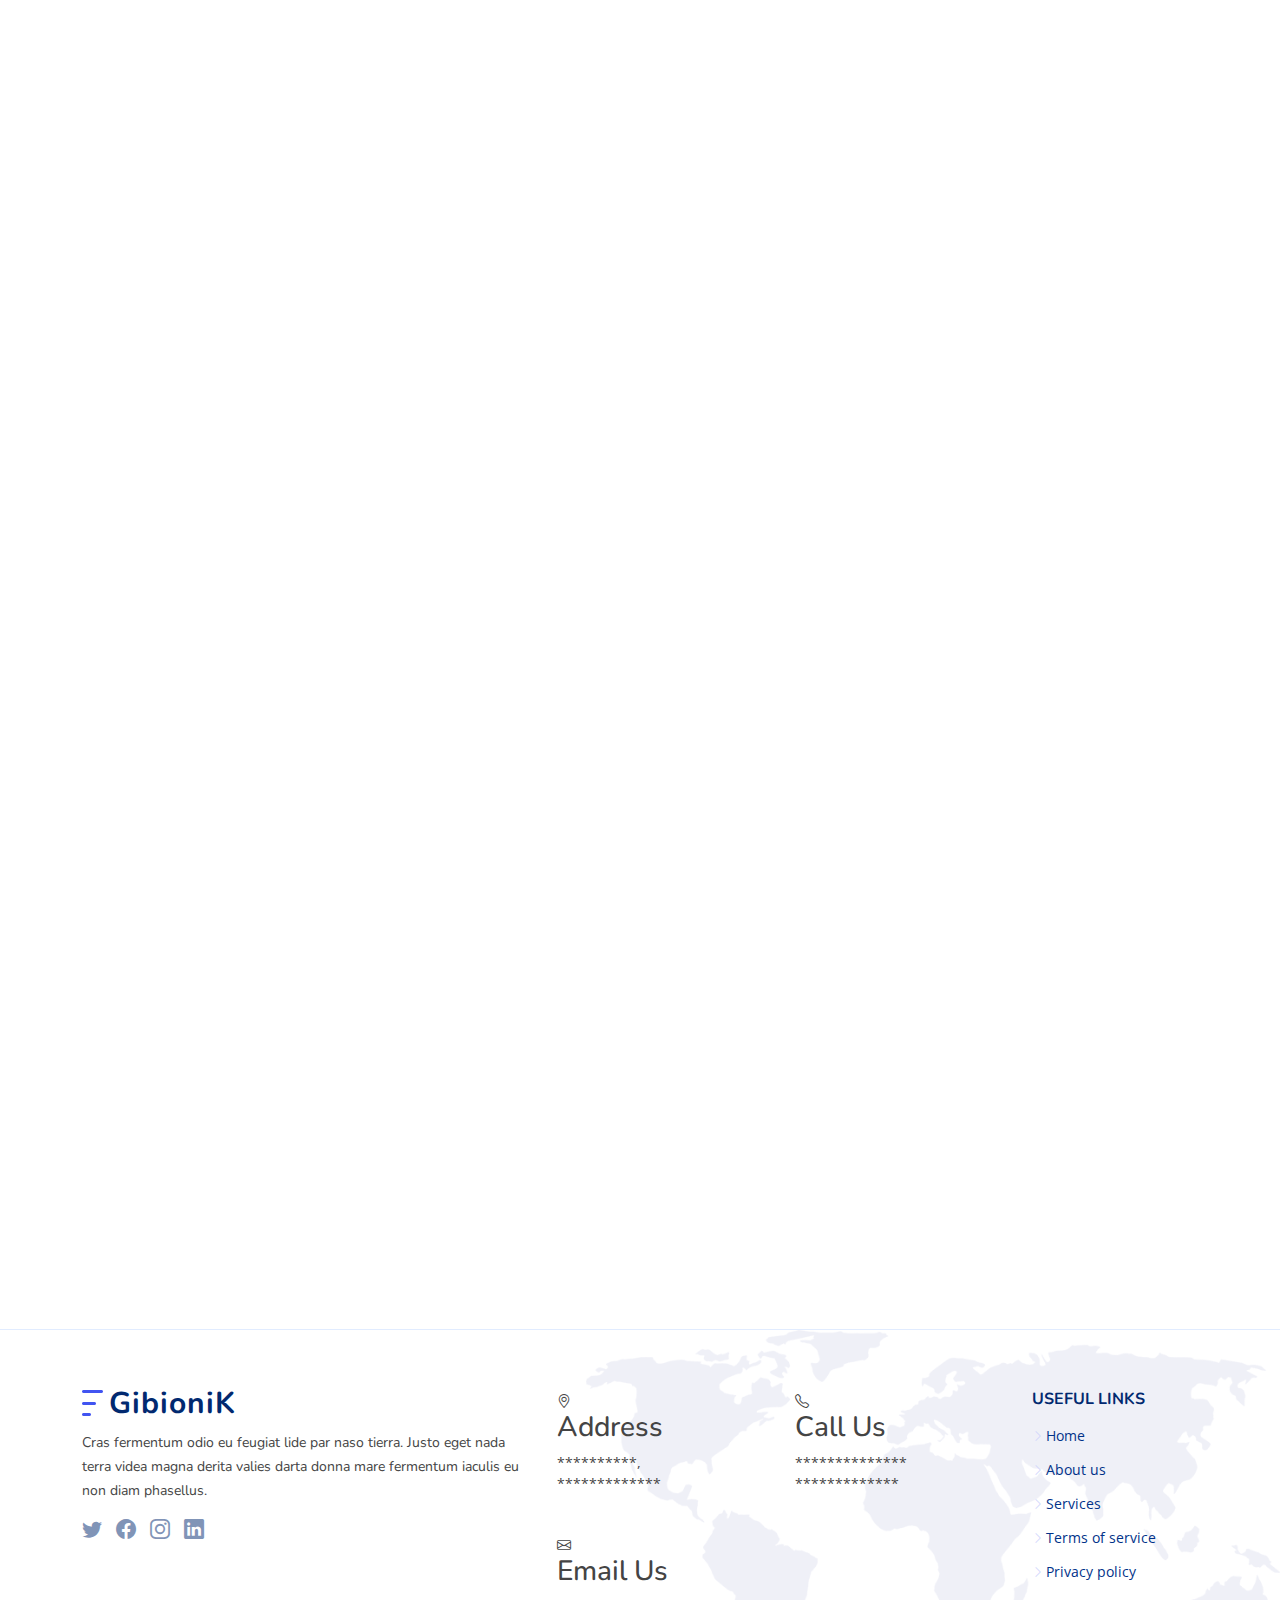
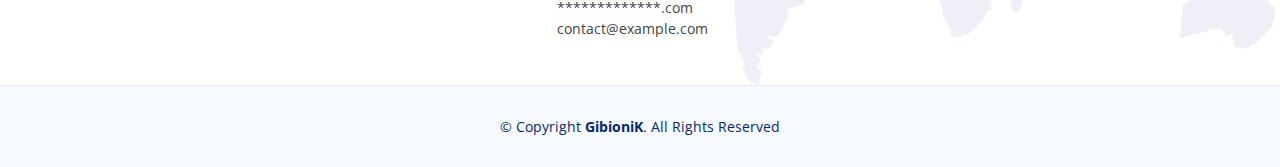
==== commit e12a83f5: "edit." ====
--- a/index.html
+++ b/index.html
@@ -81,7 +81,7 @@
             </h1>
             <h2 data-aos="fade-up" data-aos-delay="400">
               GibioniK keeps you healthy by running periodic health checks and
-              tailoring a personalized care plan based on your date
+              tailoring a personalized care plan based on your data
             </h2>
             <div data-aos="fade-up" data-aos-delay="600">
               <div class="text-center text-lg-start">
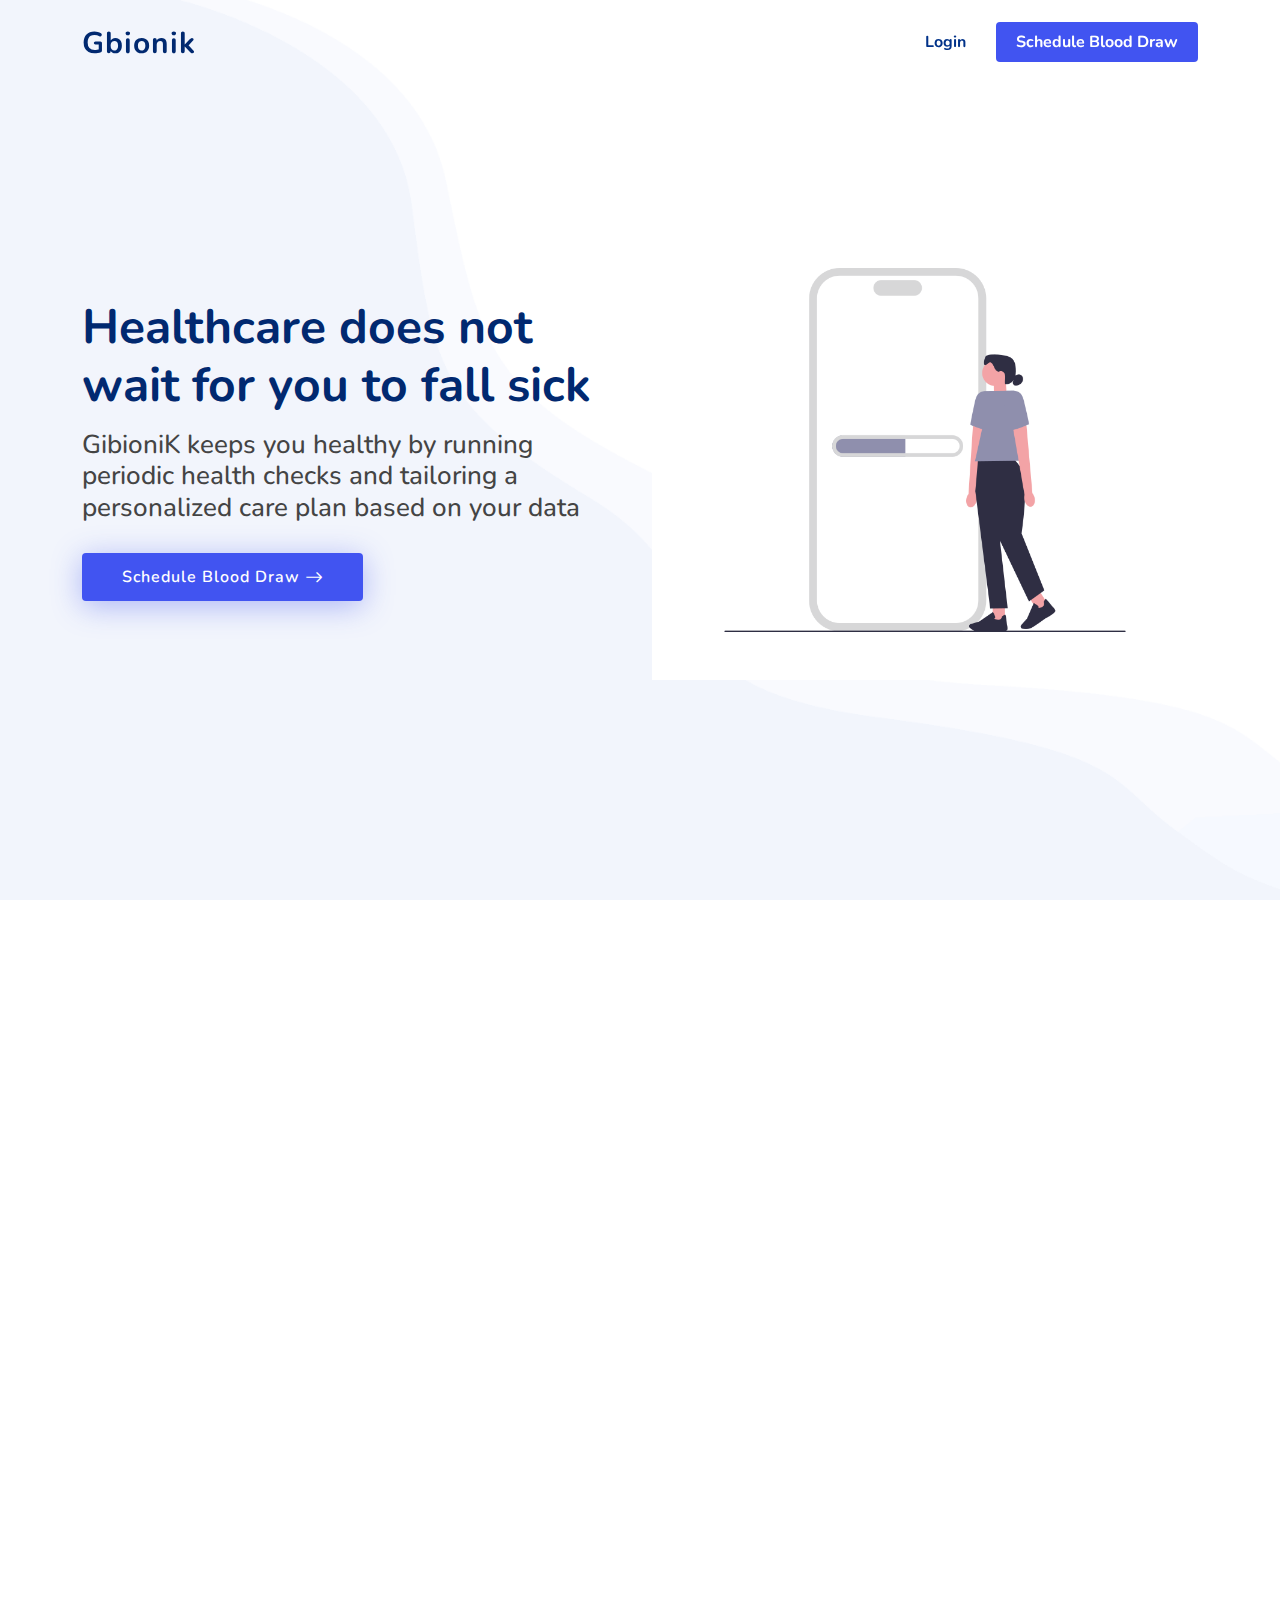
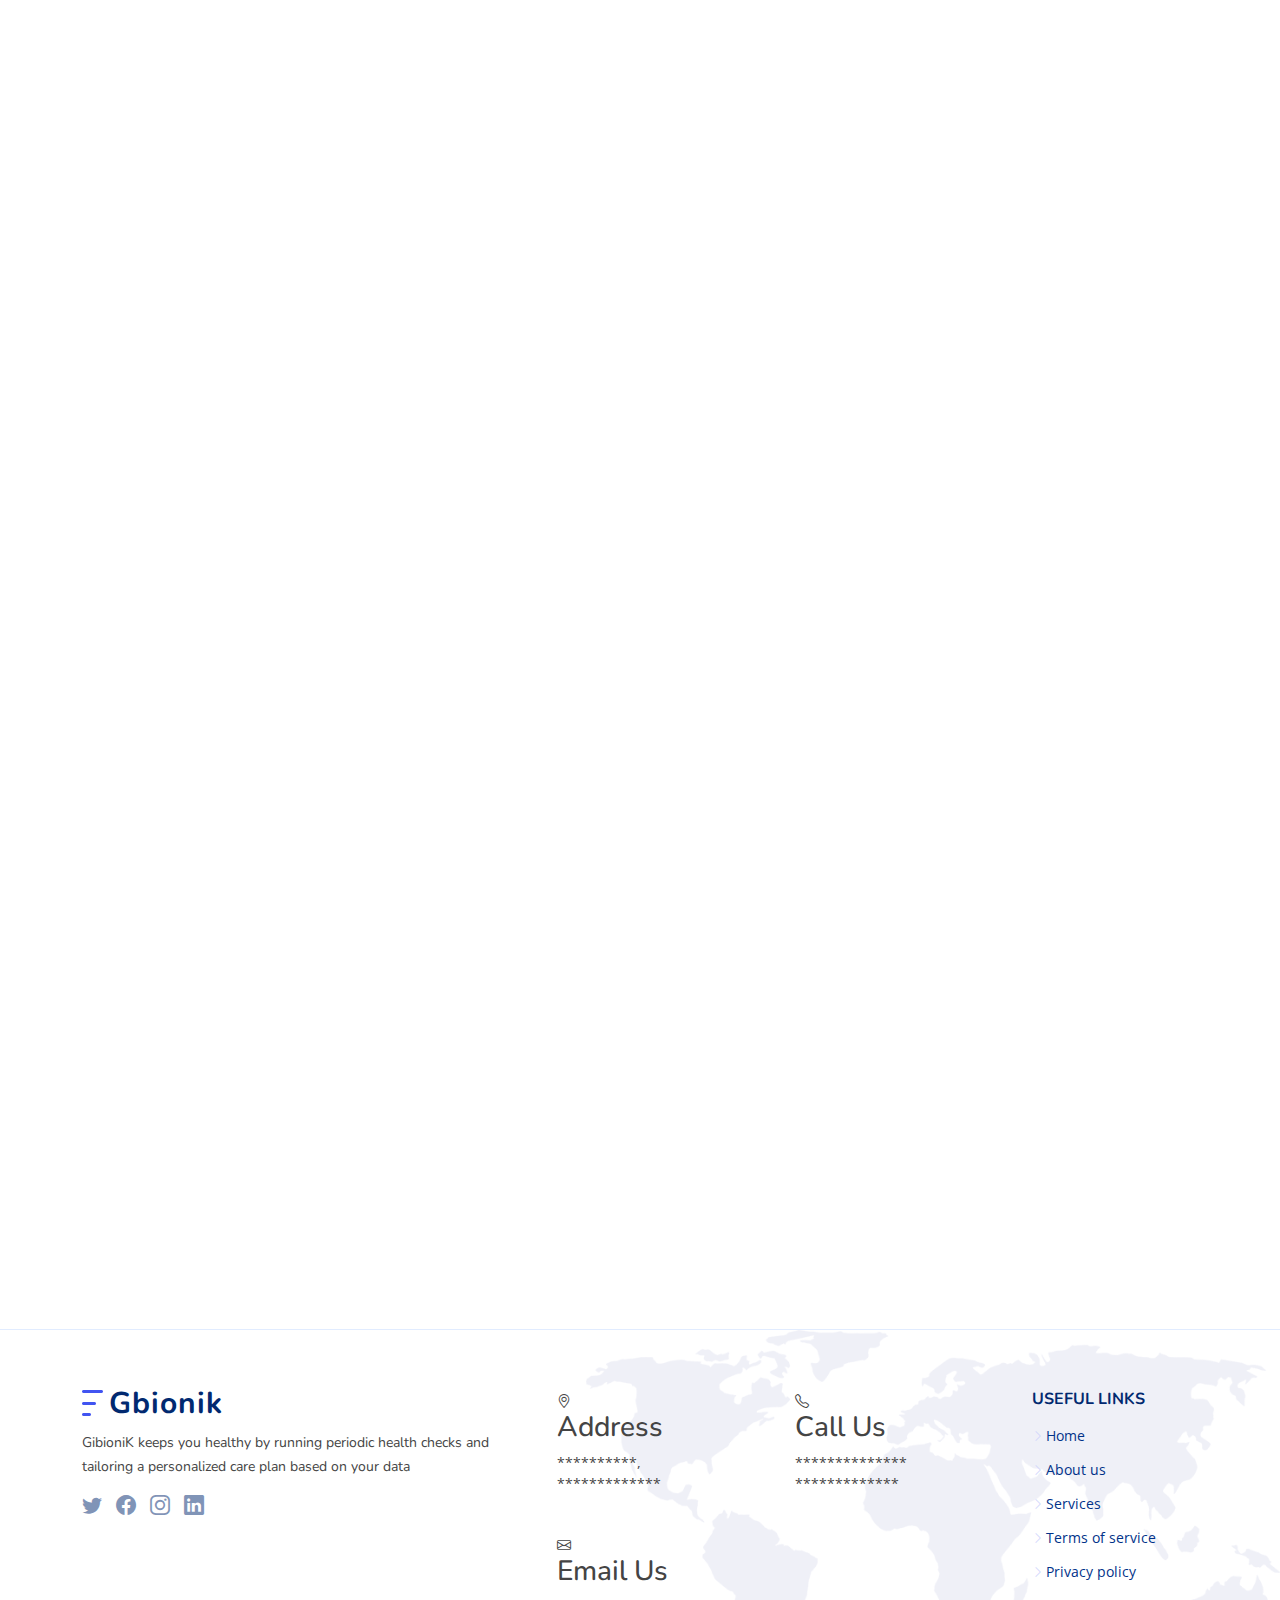
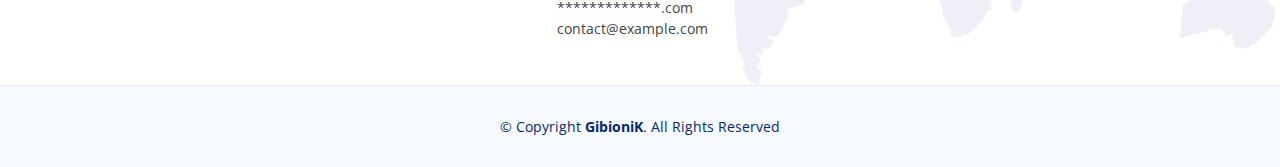
==== commit 94e60c14: "update" ====
--- a/index.html
+++ b/index.html
@@ -45,7 +45,7 @@
         class="container-fluid container-xl d-flex align-items-center justify-content-between"
       >
         <a href="index.html" class="logo d-flex align-items-center">
-          <span>GibioniK</span>
+          <span>Gbionik</span>
         </a>
 
         <nav id="navbar" class="navbar">
@@ -113,7 +113,7 @@
       <section id="values" class="values">
         <div class="container" data-aos="fade-up">
           <header class="section-header">
-            <h2>How it Work</h2>
+            <h2>How it Works</h2>
           </header>
 
           <div class="row">
@@ -122,7 +122,7 @@
                 <img src="assets/img/5.jpg" class="img-fluid" alt="" />
                 <h3>Schedule Blood Draw</h3>
                 <p>
-                  Our staff will collect your simple at the confort of your
+                  Our staff will collect your samples at the confort of your
                   home/office
                 </p>
               </div>
@@ -136,7 +136,7 @@
               <div class="box">
                 <img src="assets/img/2.jpg" class="img-fluid" alt="" />
                 <h3>Personalized Core PLan</h3>
-                <p>We generate a plan to keep your healthy</p>
+                <p>We generate a plan to keep your healthy base on your data</p>
               </div>
             </div>
 
@@ -151,8 +151,8 @@
                   class="img-fluid"
                   alt=""
                 />
-                <h3>Weekly Doctor chech in</h3>
-                <p>Our doctors become your account partner as you live life</p>
+                <h3>Weekly Doctor check in</h3>
+                <p>Our doctors become your accountability partner as you live life</p>
               </div>
             </div>
           </div>
@@ -173,7 +173,7 @@
                     data-purecounter-duration="1.5"
                     class="counter-percent purecounter"
                   ></span>
-                  <p>Discovered hidder health issues on their first test</p>
+                  <p>Discovered hidden health issues on their first test</p>
                 </div>
               </div>
             </div>
@@ -187,7 +187,7 @@
                     data-purecounter-duration="1.5"
                     class="purecounter counter-percent"
                   ></span>
-                  <p>Improve health score after following recommendation</p>
+                  <p>Improve health score after following recommendations</p>
                 </div>
               </div>
             </div>
@@ -201,7 +201,9 @@
                     data-purecounter-duration="1.5"
                     class="purecounter"
                   ></span>
-                  <p>Biomarkers included in GibioniK panel</p>
+                  <p>Biomarkers included in GbioniK panel
+
+                  </p>
                 </div>
               </div>
             </div>
@@ -235,13 +237,7 @@
                   class="img-fluid"
                   alt=""
                 />
-                <!-- <ul>
-                <li>Aida dere</li>
-                <li>Nec feugiat nisl</li>
-                <li>Nulla at volutpat dola</li>
-                <li class="na">Pharetra massa</li>
-                <li class="na">Massa ultricies mi</li>
-              </ul> -->
+               
                 <p>
                   At home blood testing assessing yuor current health issues ,
                   75+ Biomarkers included
@@ -280,7 +276,7 @@
                   A dedicated program to keep you healthy. Unlimited advanced
                   blood testing and prescription
                 </p>
-                <a href="#" class="btn-buy">Join wait list</a> <br />
+                <a href="#" class="btn-buy">Join Wait List</a> <br />
 
                 <button class="btn mt-3">Learn more</button>
               </div>
@@ -387,7 +383,7 @@
                       data-bs-toggle="collapse"
                       data-bs-target="#faq2-content-1"
                     >
-                      What cities does GibioniK operate?
+                      What cities does GibioniK operate in?
                     </button>
                   </h2>
                   <div
@@ -411,7 +407,7 @@
                       data-bs-toggle="collapse"
                       data-bs-target="#faq2-content-2"
                     >
-                      How can i gift this to my family or friends?
+                      How can I gift this to my family or friends?
                     </button>
                   </h2>
                   <div
@@ -435,7 +431,7 @@
                       data-bs-toggle="collapse"
                       data-bs-target="#faq2-content-3"
                     >
-                      What if I have pre-exixting conditions?
+                      What if I have pre-existing conditions?
                     </button>
                   </h2>
                   <div
@@ -468,12 +464,11 @@
             <div class="col-lg-5 col-md-12 footer-info">
               <a href="index.html" class="logo d-flex align-items-center">
                 <img src="assets/img/logo.png" alt="" />
-                <span>GibioniK</span>
+                <span>Gbionik</span>
               </a>
               <p>
-                Cras fermentum odio eu feugiat lide par naso tierra. Justo eget
-                nada terra videa magna derita valies darta donna mare fermentum
-                iaculis eu non diam phasellus.
+                GibioniK keeps you healthy by running periodic health checks and
+                tailoring a personalized care plan based on your data
               </p>
               <div class="social-links mt-3">
                 <a href="#" class="twitter"><i class="bi bi-twitter"></i></a>
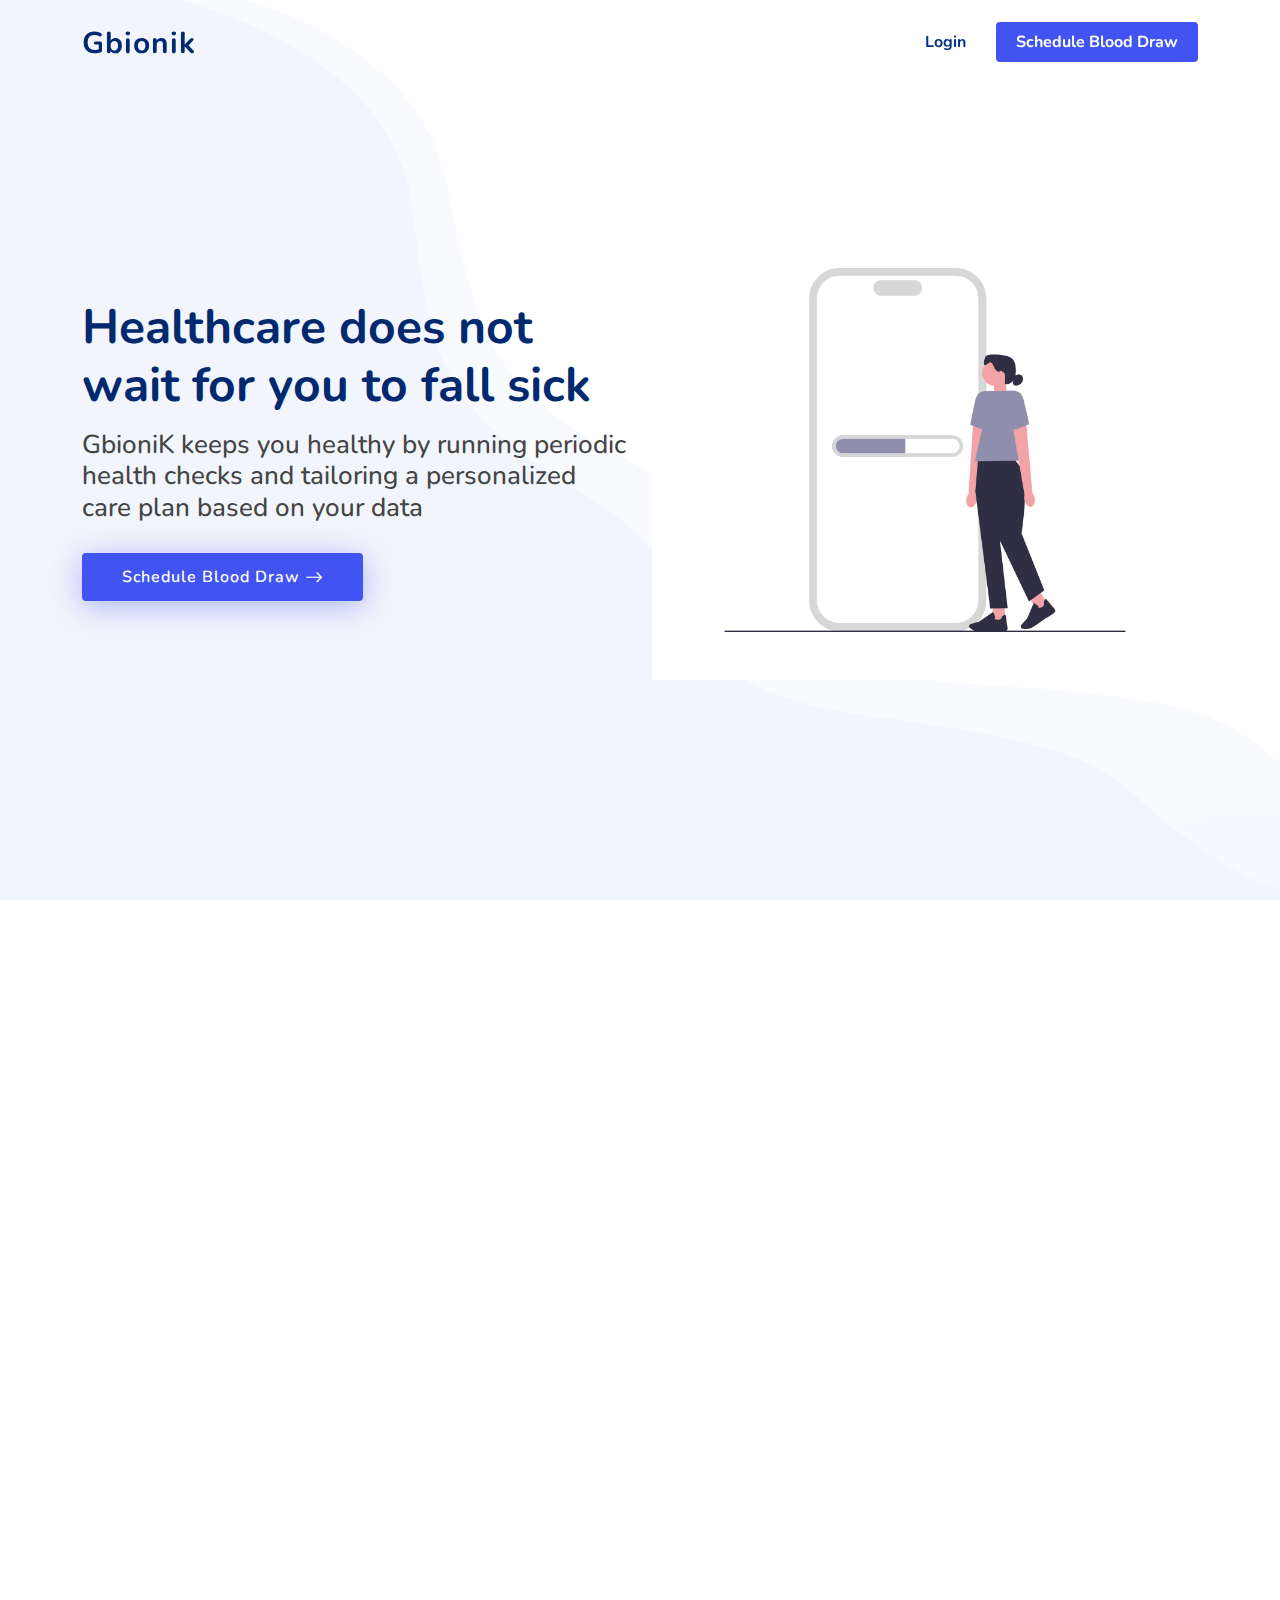
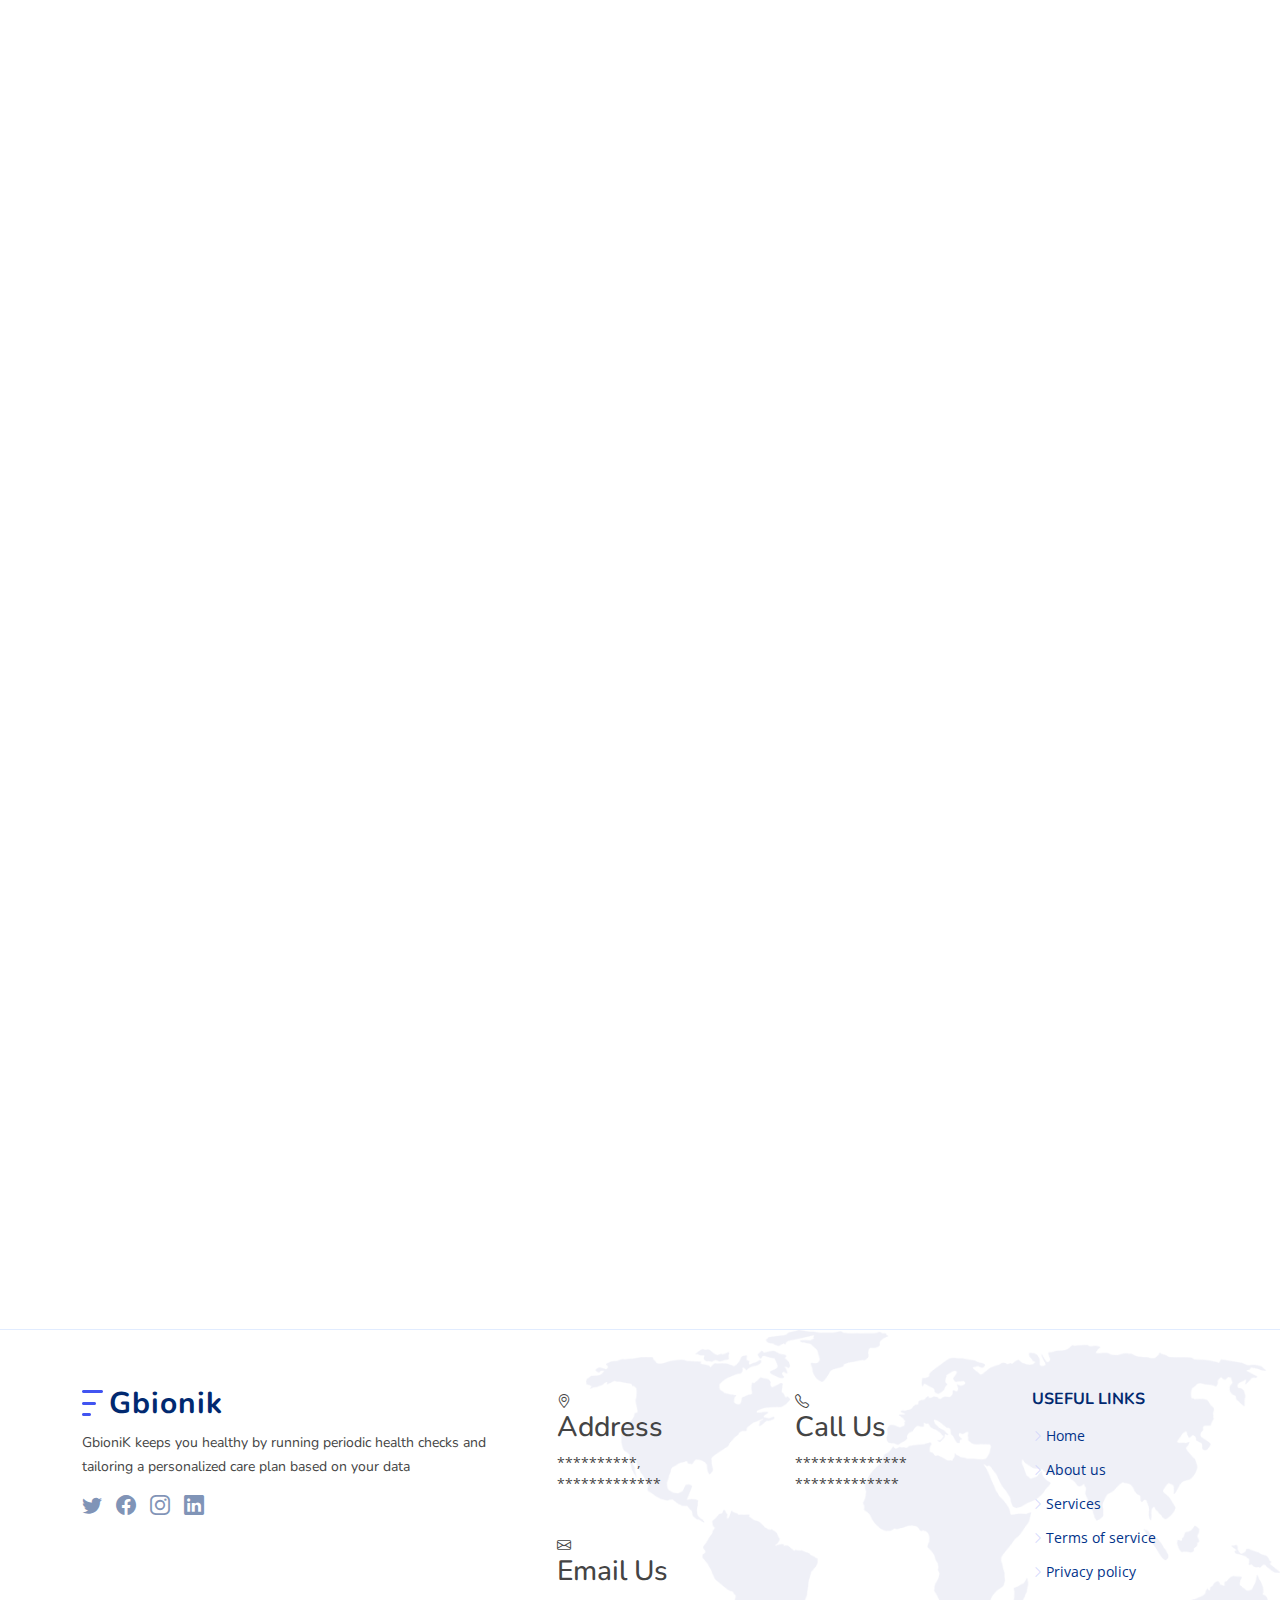
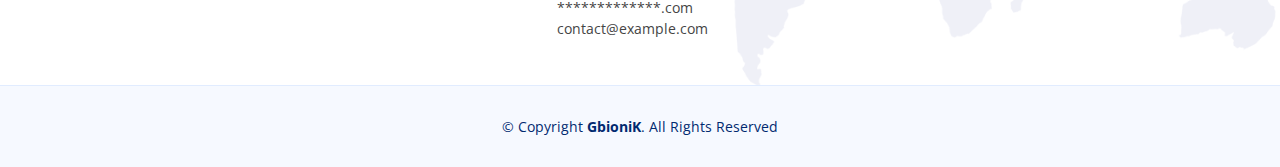
==== commit 952bdf21: "gbionik resolved" ====
--- a/index.html
+++ b/index.html
@@ -4,7 +4,7 @@
     <meta charset="utf-8" />
     <meta content="width=device-width, initial-scale=1.0" name="viewport" />
 
-    <title>GibioniK</title>
+    <title>GbioniK</title>
     <meta content="" name="description" />
     <meta content="" name="keywords" />
 
@@ -80,7 +80,7 @@
               Healthcare does not wait for you to fall sick
             </h1>
             <h2 data-aos="fade-up" data-aos-delay="400">
-              GibioniK keeps you healthy by running periodic health checks and
+              GbioniK keeps you healthy by running periodic health checks and
               tailoring a personalized care plan based on your data
             </h2>
             <div data-aos="fade-up" data-aos-delay="600">
@@ -89,7 +89,7 @@
                   href="bloodschedule.html"
                   class="btn-get-started scrollto d-inline-flex align-items-center justify-content-center align-self-center"
                 >
-                  <span>Schedule Blood Draw</span>
+                   <span class="text-wrap">Schedule Blood Draw</span>
                   <i class="bi bi-arrow-right"></i>
                 </a>
               </div>
@@ -199,7 +199,7 @@
                     data-purecounter-start="0"
                     data-purecounter-end="75"
                     data-purecounter-duration="1.5"
-                    class="purecounter"
+                    class="purecounter plus-symbol"
                   ></span>
                   <p>Biomarkers included in GbioniK panel
 
@@ -383,7 +383,7 @@
                       data-bs-toggle="collapse"
                       data-bs-target="#faq2-content-1"
                     >
-                      What cities does GibioniK operate in?
+                      What cities does GbioniK operate in?
                     </button>
                   </h2>
                   <div
@@ -467,7 +467,7 @@
                 <span>Gbionik</span>
               </a>
               <p>
-                GibioniK keeps you healthy by running periodic health checks and
+                GbioniK keeps you healthy by running periodic health checks and
                 tailoring a personalized care plan based on your data
               </p>
               <div class="social-links mt-3">
@@ -534,7 +534,7 @@
 
       <div class="container">
         <div class="copyright">
-          &copy; Copyright <strong><span>GibioniK</span></strong
+          &copy; Copyright <strong><span>GbioniK</span></strong
           >. All Rights Reserved
         </div>
       </div>
--- a/assets/css/style.css
+++ b/assets/css/style.css
@@ -18,6 +18,15 @@
 
 .counter-percent::after {
   content: '%';
+}
+
+
+.plus-symbol {
+  padding-right: 5px;
+}
+
+.plus-symbol::after {
+  content: '+';
 }
 
 body {
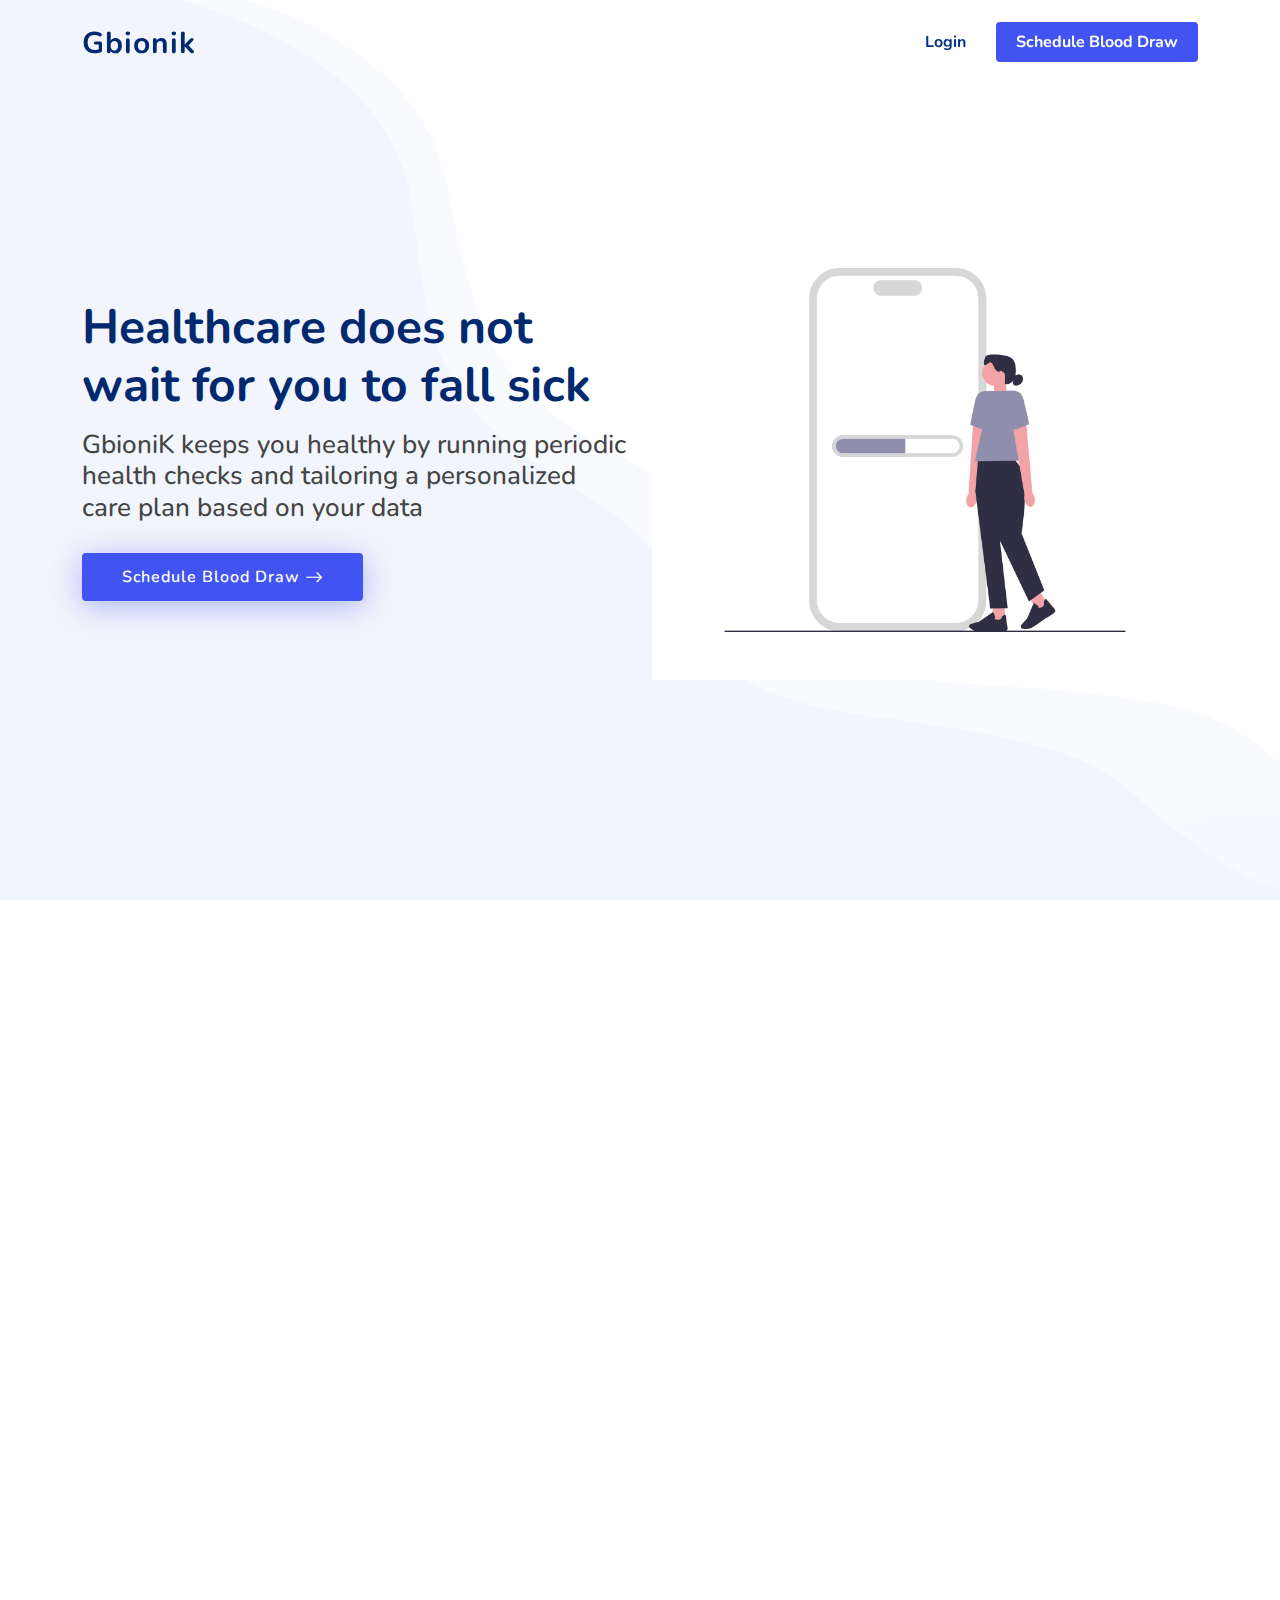
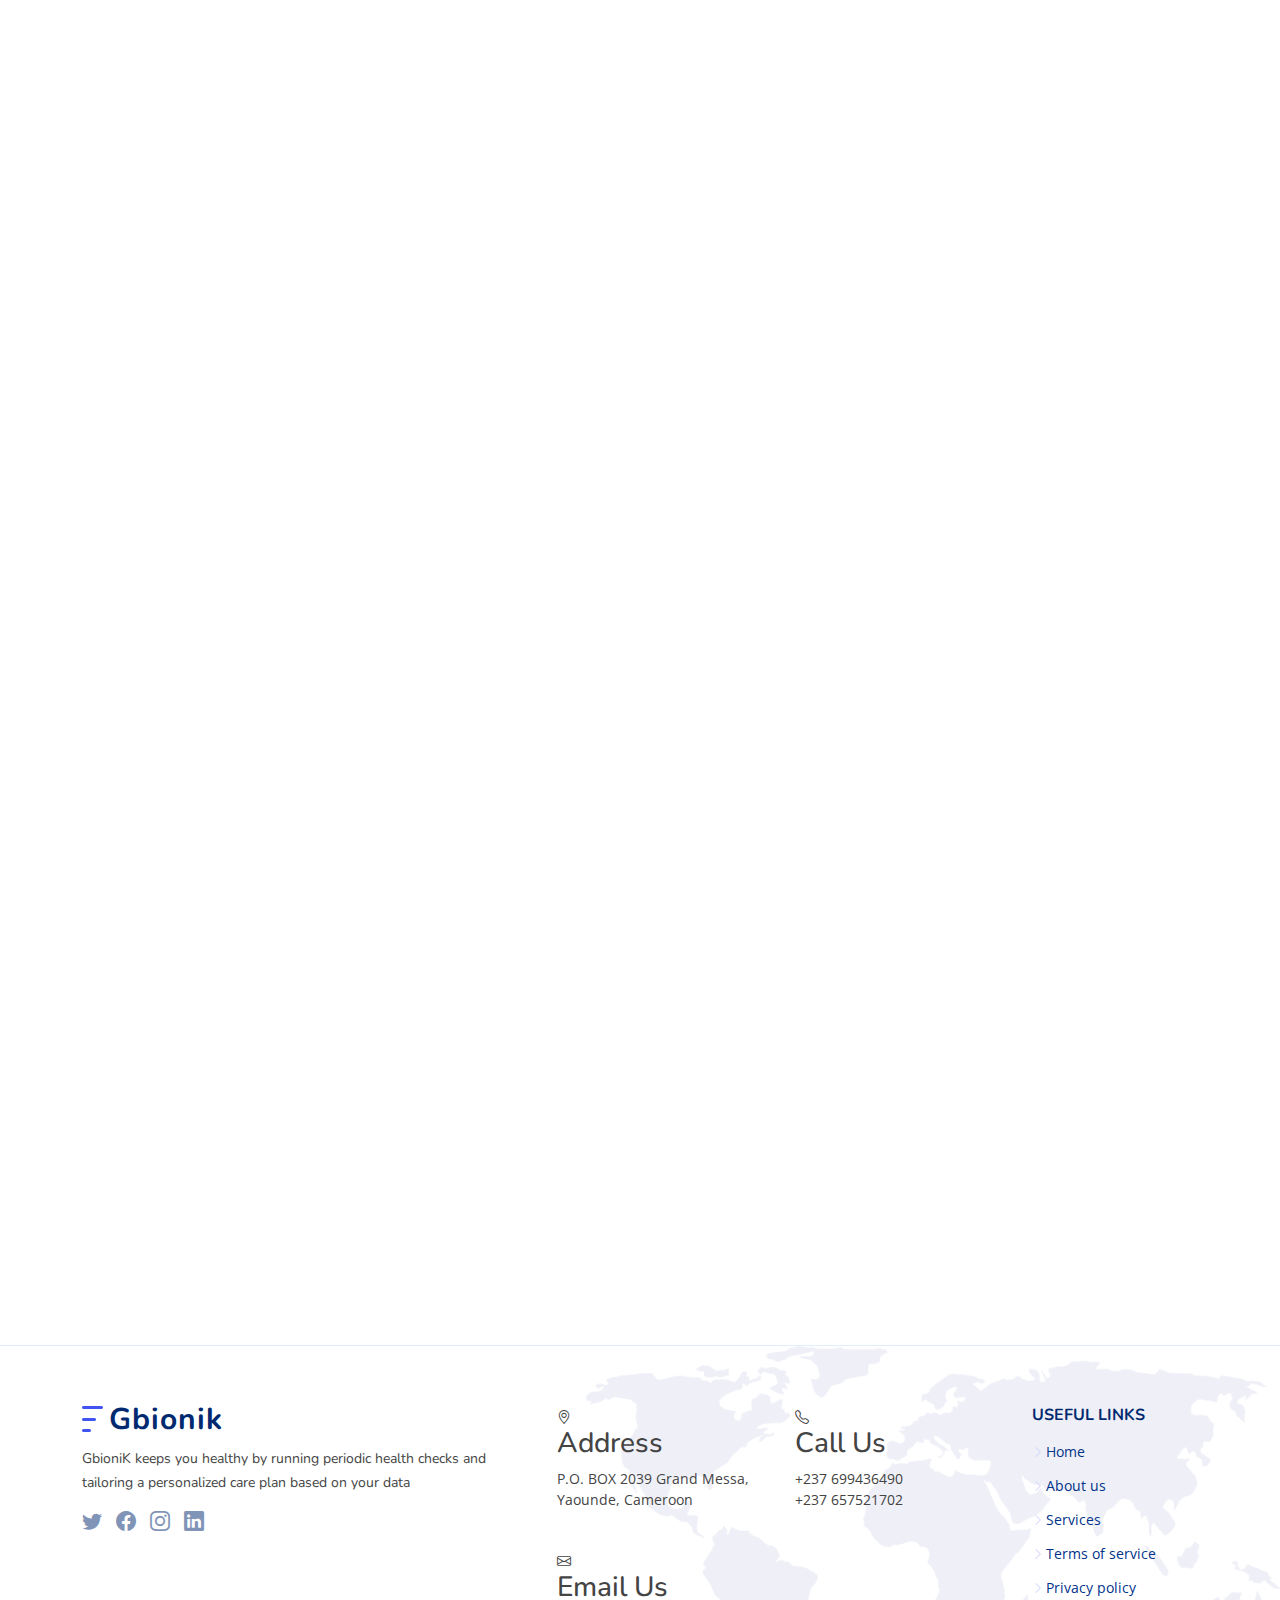
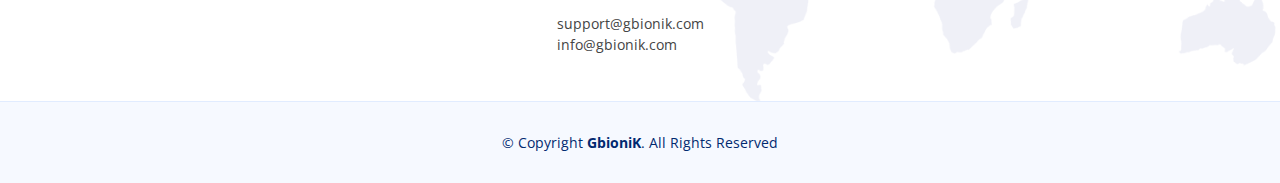
==== commit 45d43967: "upto" ====
--- a/index.html
+++ b/index.html
@@ -36,6 +36,9 @@
 
     <!-- Template Main CSS File -->
     <link href="assets/css/style.css" rel="stylesheet" />
+
+
+    <link rel="shortcut icon" href="favicon.png" type="image/x-icon">
   </head>
 
   <body>
@@ -50,13 +53,6 @@
 
         <nav id="navbar" class="navbar">
           <ul>
-            <!-- <li><a class="nav-link scrollto active" href="#hero">Home</a></li>
-          <li><a class="nav-link scrollto" href="#about">About</a></li>
-          <li><a class="nav-link scrollto" href="#services">Services</a></li>
-          <li><a class="nav-link scrollto" href="#portfolio">Portfolio</a></li>
-          <li><a class="nav-link scrollto" href="#team">Team</a></li>
-          <li><a href="blog.html">Blog</a></li> -->
-
             <li><a class="nav-link scrollto" href="login.html">Login</a></li>
             <li>
               <a class="getstarted scrollto" href="bloodschedule.html"
@@ -135,7 +131,7 @@
             >
               <div class="box">
                 <img src="assets/img/2.jpg" class="img-fluid" alt="" />
-                <h3>Personalized Core PLan</h3>
+                <h3>Personalized Core Plan</h3>
                 <p>We generate a plan to keep your healthy base on your data</p>
               </div>
             </div>
@@ -167,6 +163,14 @@
             <div class="col-lg-4 col-md-6">
               <div class="count-box">
                 <div>
+                  <div >
+                    <div class="progress">
+                      <div class="progress-bar" role="progressbar" aria-valuenow="90" aria-valuemin="0" aria-valuemax="100" style="max-width: 90%">
+                      </div>
+                    </div>
+                  </div>
+
+                  
                   <span
                     data-purecounter-start="0"
                     data-purecounter-end="90"
@@ -181,6 +185,12 @@
             <div class="col-lg-4 col-md-6">
               <div class="count-box">
                 <div>
+                  <div >
+                    <div class="progress">
+                      <div class="progress-bar" role="progressbar" aria-valuenow="95" aria-valuemin="0" aria-valuemax="100" style="max-width: 95%">
+                      </div>
+                    </div>
+                  </div>
                   <span
                     data-purecounter-start="0"
                     data-purecounter-end="95"
@@ -195,14 +205,21 @@
             <div class="col-lg-4 col-md-6">
               <div class="count-box">
                 <div>
+                  <div >
+                    <div class="progress">
+                      <div class="progress-bar" role="progressbar" aria-valuenow="40" aria-valuemin="0" aria-valuemax="100" style="max-width: 40%">
+                      </div>
+                    </div>
+                  </div>
                   <span
                     data-purecounter-start="0"
                     data-purecounter-end="75"
                     data-purecounter-duration="1.5"
                     class="purecounter plus-symbol"
                   ></span>
-                  <p>Biomarkers included in GbioniK panel
-
+                  <p>
+                    Biomarkers included in GbioniK </br>
+                    panel
                   </p>
                 </div>
               </div>
@@ -486,21 +503,21 @@
                   <div class="info-box">
                     <i class="bi bi-geo-alt"></i>
                     <h3>Address</h3>
-                    <p>**********,<br />*************</p>
+                    <p> P.O. BOX 2039 Grand Messa,<br />Yaounde, Cameroon</p>
                   </div>
                 </div>
                 <div class="col-md-6">
                   <div class="info-box">
                     <i class="bi bi-telephone"></i>
                     <h3>Call Us</h3>
-                    <p>**************<br />*************</p>
+                    <p>+237 699436490<br />+237 657521702</p>
                   </div>
                 </div>
                 <div class="col-md-6">
                   <div class="info-box">
                     <i class="bi bi-envelope"></i>
                     <h3>Email Us</h3>
-                    <p>*************.com<br />contact@example.com</p>
+                    <p>support@gbionik.com<br />info@gbionik.com</p>
                   </div>
                 </div>
               </div>
--- a/assets/css/style.css
+++ b/assets/css/style.css
@@ -9,6 +9,51 @@
 /*--------------------------------------------------------------
 # General
 --------------------------------------------------------------*/
+
+.progress-bar {
+  width: 0;
+  -webkit-animation: progress 1.5s ease-in-out forwards;
+          animation: progress 1.5s ease-in-out forwards;
+}
+.progress-bar .title {
+  opacity: 0;
+  -webkit-animation: show 0.35s forwards ease-in-out 0.5s;
+          animation: show 0.35s forwards ease-in-out 0.5s;
+}
+
+@-webkit-keyframes progress {
+  from {
+    width: 0;
+  }
+  to {
+    width: 100%;
+  }
+}
+
+@keyframes progress {
+  from {
+    width: 0;
+  }
+  to {
+    width: 100%;
+  }
+}
+@-webkit-keyframes show {
+  from {
+    opacity: 0;
+  }
+  to {
+    opacity: 1;
+  }
+}
+@keyframes show {
+  from {
+    opacity: 0;
+  }
+  to {
+    opacity: 1;
+  }
+}
 :root {
   scroll-behavior: smooth;
 }
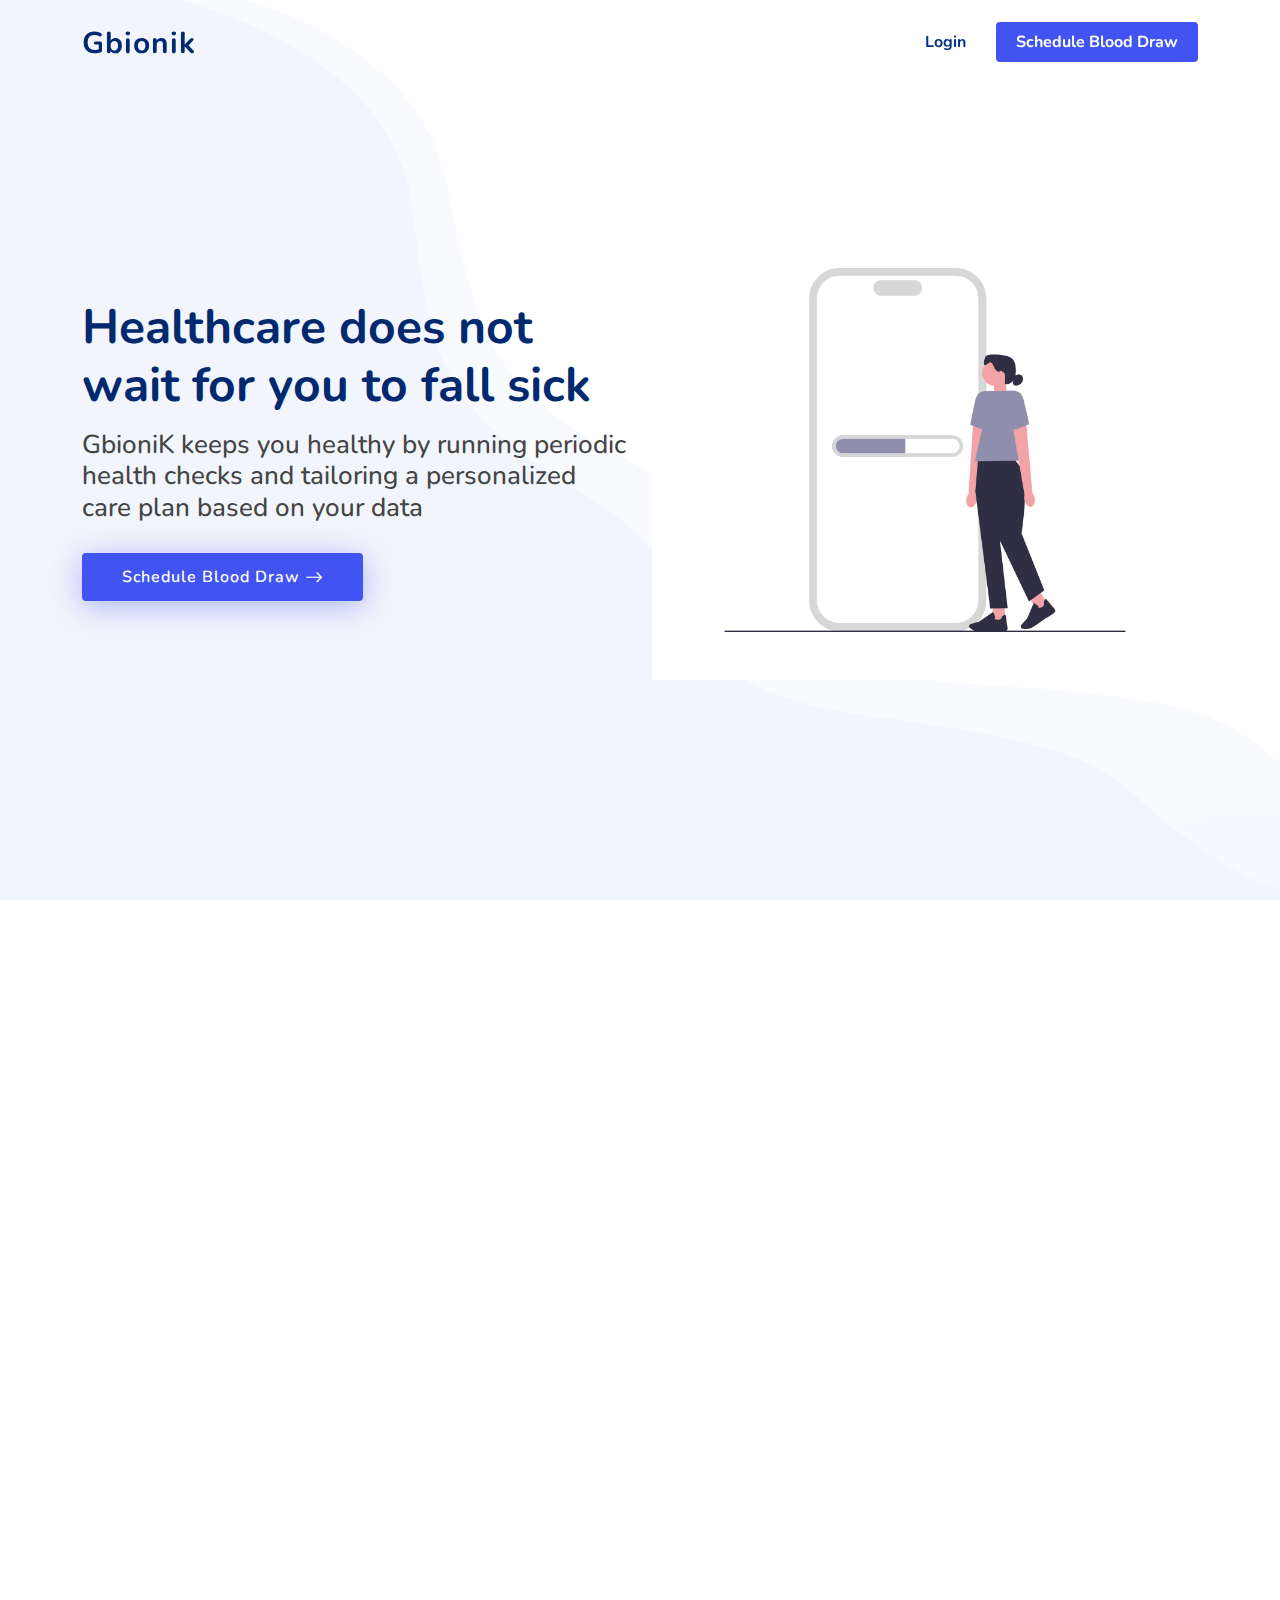
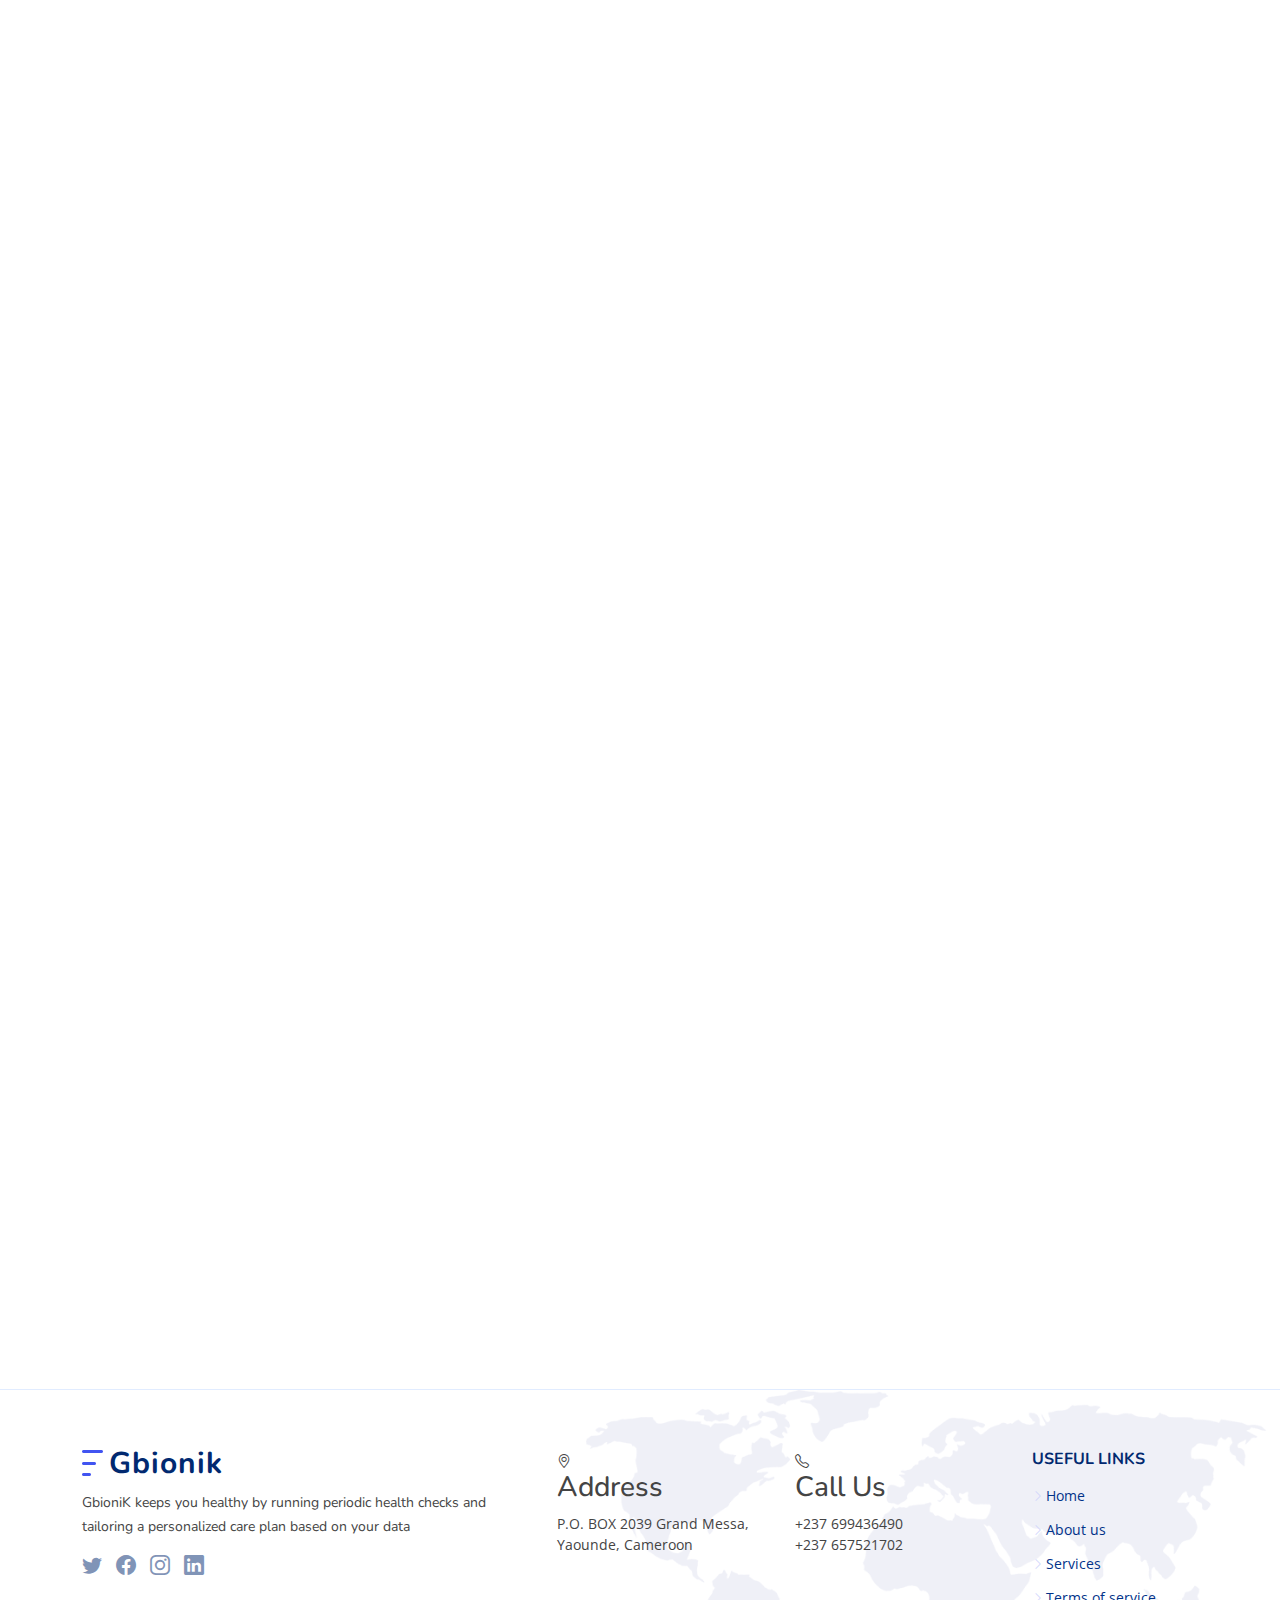
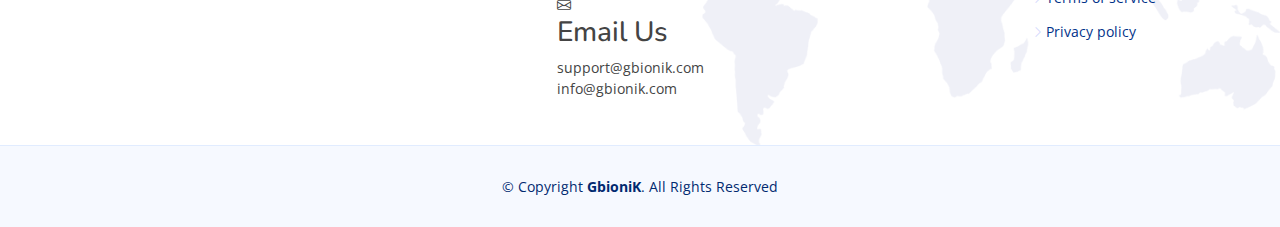
==== commit 56bf0ade: "image resolve" ====
--- a/index.html
+++ b/index.html
@@ -131,7 +131,7 @@
             >
               <div class="box">
                 <img src="assets/img/2.jpg" class="img-fluid" alt="" />
-                <h3>Personalized Core Plan</h3>
+                <h3>Personalized Care Plan</h3>
                 <p>We generate a plan to keep your healthy base on your data</p>
               </div>
             </div>
@@ -143,8 +143,8 @@
             >
               <div class="box">
                 <img
-                  src="https://plus.unsplash.com/premium_photo-1663040621105-7d40069c8049?q=80&w=1470&auto=format&fit=crop&ixlib=rb-4.0.3&ixid=M3wxMjA3fDB8MHxwaG90by1wYWdlfHx8fGVufDB8fHx8fA%3D%3D"
-                  class="img-fluid"
+                  src="assets/img/0.jpg"
+                class="img-fluid"
                   alt=""
                 />
                 <h3>Weekly Doctor check in</h3>
--- a/assets/css/style.css
+++ b/assets/css/style.css
@@ -691,7 +691,7 @@
 }
 
 .values .box img {
-  padding: 30px 50px;
+  padding: 34px 6px;
   transition: 0.5s;
   transform: scale(1.1);
 }
